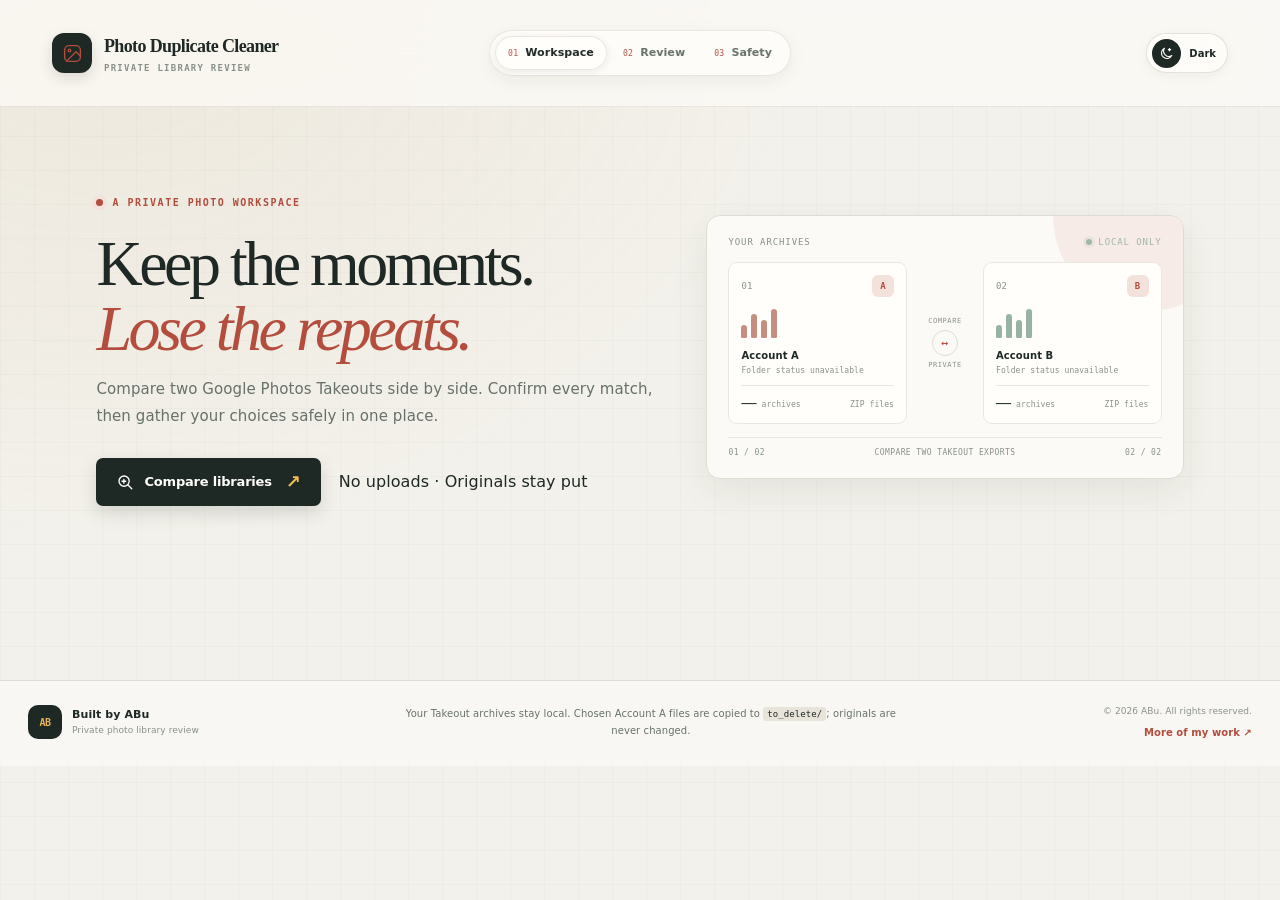
==== templates/index.html @ 9d793aeb "fix: restore frontend directory structure" ====
<!DOCTYPE html>
<html lang="en" data-theme="light">
<head>
    <meta charset="UTF-8">
    <meta name="viewport" content="width=device-width, initial-scale=1.0">
    <title>Photo Duplicate Cleaner — Private library review</title>
    <meta name="description" content="Compare Google Photos Takeout archives, review duplicate matches, and safely extract your choices.">
    <meta name="theme-color" content="#f7f4ec">
    <link rel="icon" href="data:image/svg+xml,<svg xmlns=%22http://www.w3.org/2000/svg%22 viewBox=%220 0 100 100%22><rect width=%22100%22 height=%22100%22 rx=%2222%22 fill=%22%230b6b5f%22/><path d=%22M26 70V30h12l12 18 12-18h12v40H61V49L50 65 39 49v21z%22 fill=%22%23f7f4ec%22/></svg>">
    <link rel="stylesheet" href="/static/style.css?v=18">
</head>
<body>
<a class="skip-link" href="#app-main">Skip to content</a>

<!-- ─── Header ──────────────────────────────────────── -->
<header id="app-header">
    <div class="header-content">
        <div class="logo">
            <span class="brand-mark" aria-hidden="true">
                <svg viewBox="0 0 24 24" fill="none" stroke="currentColor" stroke-width="1.6" stroke-linecap="round" stroke-linejoin="round"><rect x="3" y="3" width="18" height="18" rx="5"/><circle cx="8.5" cy="8.5" r="1.5"/><path d="m21 15-5-5L5 21"/></svg>
            </span>
            <span class="brand-copy"><strong>Photo Duplicate Cleaner</strong><small>PRIVATE LIBRARY REVIEW</small></span>
        </div>
        <nav class="site-nav" aria-label="Main navigation">
            <a href="#app-main" class="site-nav-link" aria-current="page"><span class="nav-index">01</span>Workspace</a>
            <a href="#reviewSection" class="site-nav-link"><span class="nav-index">02</span>Review</a>
            <a href="#footerSafety" class="site-nav-link"><span class="nav-index">03</span>Safety</a>
        </nav>
        <div class="header-tools">
            <div class="header-stats" id="headerStats"></div>
            <button class="theme-toggle" id="themeToggleBtn" type="button" title="Switch to dark theme" aria-label="Switch to dark theme">
                <span class="theme-icon-well" aria-hidden="true">
                    <svg class="theme-icon icon-sun" viewBox="0 0 24 24" fill="none" stroke="currentColor" stroke-width="1.8" stroke-linecap="round"><circle cx="12" cy="12" r="3.5"/><path d="M12 2v2m0 16v2M4.93 4.93l1.42 1.42m11.3 11.3 1.42 1.42M2 12h2m16 0h2M4.93 19.07l1.42-1.42m11.3-11.3 1.42-1.42"/></svg>
                    <svg class="theme-icon icon-moon" viewBox="0 0 24 24" fill="none" stroke="currentColor" stroke-width="1.8" stroke-linecap="round" stroke-linejoin="round"><path d="M20.4 15.3A8.5 8.5 0 0 1 8.7 3.6 8.7 8.7 0 1 0 20.4 15.3Z"/><path d="m16.8 4 .5 1.3 1.3.5-1.3.5-.5 1.3-.5-1.3-1.3-.5 1.3-.5.5-1.3Z"/></svg>
                </span>
                <span class="theme-label">Light</span>
            </button>
        </div>
    </div>
</header>

<!-- ─── Main Container ──────────────────────────────── -->
<main id="app-main">

    <!-- ─── Scan Section ────────────────────────────── -->
    <section class="scan-section" id="scanSection">

        <div class="home-hero">
            <div class="hero-copy">
                <div class="eyebrow"><span class="eyebrow-mark"></span> A PRIVATE PHOTO WORKSPACE</div>
                <h2>Keep the moments.<br><em>Lose the repeats.</em></h2>
                <p class="scan-desc">Compare two Google Photos Takeouts side by side. Confirm every match, then gather your choices safely in one place.</p>
                <div class="hero-actions">
                    <button id="scanBtn" class="btn-primary">
                        <svg width="18" height="18" viewBox="0 0 24 24" fill="none" stroke="currentColor" stroke-width="1.8" stroke-linecap="round" stroke-linejoin="round"><circle cx="10.8" cy="10.8" r="6.8"/><path d="m16 16 5 5M8 11h5M10.5 8.5v5"/></svg>
                        <span>Compare libraries</span><span class="button-arrow">↗</span>
                    </button>
                    <span class="hero-shortcut">No uploads · Originals stay put</span>
                </div>
            </div>

            <div class="source-stage" aria-label="Two local Google Photos Takeout folders">
                <div class="stage-topline"><span>YOUR ARCHIVES</span><span class="stage-live"><i></i> LOCAL ONLY</span></div>
                <div class="source-pair">
                    <article class="source-card source-card-a">
                        <div class="source-card-top"><span class="source-index">01</span><span class="source-symbol">A</span></div>
                        <div class="source-glyph" aria-hidden="true"><span></span><span></span><span></span><span></span></div>
                        <div class="source-card-bottom"><strong>Account A</strong><span id="sourceAStatus">Checking folder…</span></div>
                        <div class="source-card-count"><b id="sourceAZips">—</b><span>archives</span><small id="sourceASize">ZIP files</small></div>
                    </article>
                    <div class="source-bridge" aria-hidden="true"><span>COMPARE</span><i>↔</i><span>PRIVATE</span></div>
                    <article class="source-card source-card-b">
                        <div class="source-card-top"><span class="source-index">02</span><span class="source-symbol">B</span></div>
                        <div class="source-glyph" aria-hidden="true"><span></span><span></span><span></span><span></span></div>
                        <div class="source-card-bottom"><strong>Account B</strong><span id="sourceBStatus">Checking folder…</span></div>
                        <div class="source-card-count"><b id="sourceBZips">—</b><span>archives</span><small id="sourceBSize">ZIP files</small></div>
                    </article>
                </div>
                <div class="stage-footline"><span>01 / 02</span><span>COMPARE TWO TAKEOUT EXPORTS</span><span>02 / 02</span></div>
            </div>
        </div>

        <!-- ─── History Panel ───────────────────────── -->
        <div class="history-panel hidden" id="historyPanel">
            <h3>Recent reviews</h3>
            <div id="historyList" class="history-list"></div>
        </div>

        <!-- ─── Progress Panel ──────────────────────── -->
        <div class="progress-panel hidden" id="progressPanel">

            <div class="progress-header">
                <div class="progress-heading"><span class="eyebrow">LIVE SCAN</span><h3 id="progressTitle">Preparing your libraries…</h3></div>
                <div class="progress-state"><span class="scan-pulse"></span><span class="progress-badge" id="progressBadge">SCANNING</span><span class="scan-elapsed" id="scanElapsed">00:00</span></div>
            </div>

            <div class="progress-bar-container">
                <div class="progress-bar" id="progressBar"></div>
            </div>

            <div class="progress-details" id="progressDetails">
                <div class="detail-row detail-current">
                    <span class="detail-label" id="labelCurrentItem">Current ZIP</span>
                    <span class="detail-value" id="currentZip">—</span>
                </div>
                <div class="detail-row">
                    <span class="detail-label" id="labelProgressItem">Archive progress</span>
                    <span class="detail-value" id="zipProgress">—</span>
                </div>
                <div class="detail-row">
                    <span class="detail-label">Photos indexed</span>
                    <span class="detail-value" id="photosFound">0</span>
                </div>
                <div class="detail-row">
                    <span class="detail-label">Videos indexed</span>
                    <span class="detail-value" id="videosFound">0</span>
                </div>
            </div>

            <!-- Stage indicators -->
            <div class="stages" id="stageIndicators">
                <div class="stage active" id="stageScanA">
                    <div class="stage-dot"></div>
                    <span>Read account A</span>
                </div>
                <div class="stage-line"></div>
                <div class="stage" id="stageScanB">
                    <div class="stage-dot"></div>
                    <span>Read account B</span>
                </div>
                <div class="stage-line"></div>
                <div class="stage" id="stageCompare">
                    <div class="stage-dot"></div>
                    <span>Find matches</span>
                </div>
                <div class="stage-line"></div>
                <div class="stage" id="stageDone">
                    <div class="stage-dot"></div>
                    <span>Verify copies</span>
                </div>
            </div>
        </div>

        <!-- ─── Results Summary ─────────────────────── -->
        <div class="results-summary hidden" id="resultsSummary">

            <div class="results-heading"><span class="eyebrow">SCAN COMPLETE</span><h2>Your libraries, <em>mapped.</em></h2><p>We found these files and candidate matches. Review each pair before choosing what to extract.</p></div>
            <div class="results-grid">
                <div class="result-card">
                    <div class="result-number" id="resultAccountA">0</div>
                    <div class="result-label">Account A files</div>
                </div>
                <div class="result-card">
                    <div class="result-number" id="resultAccountB">0</div>
                    <div class="result-label">Account B files</div>
                </div>
                <div class="result-card highlight">
                    <div class="result-number" id="resultVerified">0</div>
                    <div class="result-label">Verified candidates</div>
                </div>
                <div class="result-card result-exact">
                    <div class="result-number" id="resultExact">0</div>
                    <div class="result-label">Exact copies</div>
                </div>
            </div>

            <div class="result-confidence" aria-label="Candidate confidence counts">
                <span><i class="confidence-dot confidence-strong"></i><b id="resultStrong">0</b> strong</span>
                <span><i class="confidence-dot confidence-likely"></i><b id="resultLikely">0</b> likely</span>
                <span><i class="confidence-dot confidence-review"></i><b id="resultWeak">0</b> need a closer look</span>
            </div>

            <button id="reviewBtn" class="btn-primary" style="margin-top: 20px;">
                <svg width="18" height="18" viewBox="0 0 24 24" fill="none" stroke="currentColor" stroke-width="2" stroke-linecap="round" stroke-linejoin="round">
                    <path d="M1 12s4-8 11-8 11 8 11 8-4 8-11 8-11-8-11-8z"/>
                    <circle cx="12" cy="12" r="3"/>
                </svg>
                Review matches <span class="button-arrow">↗</span>
            </button>
        </div>
    </section>

    <!-- ─── Review Section ──────────────────────────── -->
    <section class="review-section hidden" id="reviewSection">

        <div class="review-heading">
            <span class="eyebrow">THE REVIEW ROOM</span>
            <h2>One pair at a time.<br><em>Nothing gets guessed.</em></h2>
            <p>Compare the files, see why they matched, and mark only the copies you want to gather.</p>
        </div>

        <!-- Review header -->
        <div class="review-header">
            <div class="review-nav">
                <button class="btn-icon" id="prevBtn" title="Shortcut: Up Arrow">
                    <svg width="20" height="20" viewBox="0 0 24 24" fill="none" stroke="currentColor" stroke-width="2"><polyline points="15 18 9 12 15 6"/></svg>
                </button>
                <div id="reviewCounterWrap" class="review-counter-wrap" title="Click to jump to a specific photo">
                    <span class="review-counter" id="reviewCounter">1 of 0</span>
                    <input type="number" id="reviewJumpInput" class="hidden review-jump-input" min="1">
                </div>
                <button class="btn-icon" id="nextBtn" title="Shortcut: Down Arrow">
                    <svg width="20" height="20" viewBox="0 0 24 24" fill="none" stroke="currentColor" stroke-width="2"><polyline points="9 18 15 12 9 6"/></svg>
                </button>
                <button class="btn-icon" id="undoBtn" title="Undo Last Decision (Ctrl+Z or Backspace)" disabled>
                    <svg width="18" height="18" viewBox="0 0 24 24" fill="none" stroke="currentColor" stroke-width="2" stroke-linecap="round" stroke-linejoin="round">
                        <path d="M3 7v6h6"/><path d="M21 17a9 9 0 00-9-9 9 9 0 00-6 2.3L3 13"/>
                    </svg>
                </button>
            </div>

            <div class="review-progress-bar">
                <canvas id="reviewProgressCanvas" width="1200" height="8" style="width: 100%; height: 100%; display: block;"></canvas>
            </div>

        <div class="review-actions-top">
                <button class="btn-secondary btn-bulk-exact" id="bulkResolveBtn" title="Mark exact copies for extraction from Account A">
                    <svg width="14" height="14" viewBox="0 0 24 24" fill="none" stroke="currentColor" stroke-width="1.8"><path d="M13 2L3 14h9l-1 8 10-12h-9l1-8z"/></svg>
                    Mark exact copies
                </button>
                <div style="width: 1px; height: 20px; background: var(--border-light); margin: 0 4px;"></div>
                <button class="btn-finalize" id="finalizeBtn">
                    <svg width="16" height="16" viewBox="0 0 24 24" fill="none" stroke="currentColor" stroke-width="2"><polyline points="20 6 9 17 4 12"/></svg>
                    Review summary <span class="button-arrow">↗</span>
                </button>
                <button class="btn-secondary" id="backToScanBtn">Scan overview</button>
            </div>
        </div>


        <div class="review-toolbar">
            <div class="toolbar-group">
                <span class="toolbar-label">Filter</span>
                <select id="reviewFilter" class="toolbar-select">
                    <option value="all">All matches</option>
                    <option value="exact">Exact only</option>
                    <option value="likely">Likely only</option>
                    <option value="needs_review">Needs review</option>
                    <option value="photos">Photos</option>
                    <option value="videos">Videos</option>
                    <option value="unreviewed">Unreviewed</option>
                    <option value="delete">Marked delete</option>
                </select>
            </div>
            <div class="toolbar-group">
                <span class="toolbar-label">Year</span>
                <select id="yearFilter" class="toolbar-select">
                    <option value="all">All years</option>
                </select>
            </div>
            <label class="toolbar-group duplicate-search">
                <span class="toolbar-label">Find a file</span>
                <input id="duplicateSearch" class="toolbar-select" type="search" placeholder="Search filenames or albums" autocomplete="off">
            </label>
            <label class="toolbar-group">
                <span class="toolbar-label">Sort by</span>
                <select id="duplicateSort" class="toolbar-select">
                    <option value="confidence">Best match</option>
                    <option value="name">Filename</option>
                    <option value="largest">Largest file first</option>
                    <option value="year">Newest year</option>
                </select>
            </label>
            <div class="toolbar-group">
                <span class="toolbar-label">Mode</span>
                <div class="segmented">
                    <button type="button" class="segment active" data-mode="careful">Careful</button>
                    <button type="button" class="segment" data-mode="fast">Fast</button>
                    <button type="button" class="segment" data-mode="exact">Exact</button>
                </div>
            </div>
            <div class="toolbar-group">
                <span class="toolbar-label">View</span>
                <div class="segmented" id="viewModeToggle">
                    <button type="button" class="segment active" data-view="single">Single</button>
                    <button type="button" class="segment" data-view="grid">Grid</button>
                </div>
            </div>
            <button class="btn-secondary" id="nextUnreviewedBtn">Next unreviewed <span aria-hidden="true">↓</span></button>
            <span class="filter-results-count" id="filterResultsCount" aria-live="polite">0 matches</span>
        </div>


        <!-- Single View Container -->
        <div id="singleViewWrap">
            <!-- Match info badge & comparison mode switcher -->
            <div class="match-info" id="matchInfo">
                <span class="match-badge strong" id="matchBadge">STRONG</span>
                <span class="match-reasons" id="matchReasons">time + name + size</span>
                <span class="match-sha" id="matchSha">SHA ✓</span>
                <div class="segmented" id="compareModeToggle" style="margin-left: auto;">
                    <button type="button" class="segment active" data-compare="side">Side-by-Side</button>
                    <button type="button" class="segment" data-compare="slider" title="Drag to compare (Shortcut: S)">Curtain Slider</button>
                </div>
            </div>

            <div class="recommendation-panel" id="recommendationPanel">
                <span class="recommendation-label">Recommendation</span>
                <strong id="recommendationText">Review manually</strong>
            </div>

            <!-- Side-by-side comparison -->
            <div class="comparison" id="comparison">

                <div class="compare-card" id="cardA">
                    <div class="compare-label"><span class="compare-account"><i class="account-mark account-mark-a">A</i><span>Account A</span></span><span class="compare-side-note">ORIGINAL SIDE</span></div>
                    <div class="compare-media" id="mediaA">
                        <div class="media-placeholder">No preview</div>
                    </div>
                    <div class="compare-meta" id="metaA"></div>
                </div>

                <div class="compare-vs">VS</div>

                <div class="compare-card" id="cardB">
                    <div class="compare-label"><span class="compare-account"><i class="account-mark account-mark-b">B</i><span>Account B</span></span><span class="compare-side-note">MATCHING SIDE</span></div>
                    <div class="compare-media" id="mediaB">
                        <div class="media-placeholder">No preview</div>
                    </div>
                    <div class="compare-meta" id="metaB"></div>
                </div>

            </div>

            <!-- Split Curtain Slider View -->
            <div class="slider-comparison-wrap hidden" id="sliderComparisonWrap">
                <div class="slider-instructions">Drag the divider left or right to inspect Account A (Left) and Account B (Right)</div>
                <div class="slider-viewport" id="sliderViewport">
                    <div class="slider-media-base" id="sliderMediaB"></div>
                    <div class="slider-media-overlay" id="sliderMediaA"></div>
                    <div class="slider-divider" id="sliderDivider" style="left: 50%;">
                        <div class="slider-handle-thumb">
                            <svg width="14" height="14" viewBox="0 0 24 24" fill="none" stroke="currentColor" stroke-width="2.5"><polyline points="15 18 9 12 15 6"/></svg>
                            <svg width="14" height="14" viewBox="0 0 24 24" fill="none" stroke="currentColor" stroke-width="2.5"><polyline points="9 18 15 12 9 6"/></svg>
                        </div>
                    </div>
                    <span class="slider-tag left">Account A</span>
                    <span class="slider-tag right">Account B</span>
                </div>
            </div>

            <!-- Running Stats Tracker -->
            <div class="review-running-stats" id="runningStats" style="justify-content: center; margin-top: 10px; margin-bottom: 12px;">
                <span class="run-stat keep">Keep: <strong id="runKeep">0</strong></span>
                <span class="run-stat skip">Skip: <strong id="runSkip">0</strong></span>
                <span class="run-stat delete">Delete A: <strong id="runDelete">0</strong></span>
            </div>

            <!-- Action buttons -->
            <div class="review-actions" id="reviewActions">
                <button class="btn-keep" id="keepBtn" title="Shortcut: Left Arrow">
                    <svg width="18" height="18" viewBox="0 0 24 24" fill="none" stroke="currentColor" stroke-width="2"><polyline points="20 6 9 17 4 12"/></svg>
                    Keep A <span class="shortcut">[ ← ]</span>
                </button>
                <button class="btn-skip" id="skipBtn" title="Shortcut: Spacebar">
                    <svg width="18" height="18" viewBox="0 0 24 24" fill="none" stroke="currentColor" stroke-width="2"><polyline points="13 17 18 12 13 7"/><polyline points="6 17 11 12 6 7"/></svg>
                    Skip <span class="shortcut">[ SPC ]</span>
                </button>
                <button class="btn-delete" id="deleteBtn" title="Shortcut: Right Arrow">
                    <svg width="18" height="18" viewBox="0 0 24 24" fill="none" stroke="currentColor" stroke-width="2"><polyline points="3 6 5 6 21 6"/><path d="M19 6v14a2 2 0 01-2 2H7a2 2 0 01-2-2V6m3 0V4a2 2 0 012-2h4a2 2 0 012 2v2"/></svg>
                    Extract A copy <span class="shortcut">[ → ]</span>
                </button>
            </div>
        </div>

        <!-- Grid View Container -->
        <div id="gridViewWrap" class="hidden">
            <div class="grid-toolbar">
                <div class="grid-toolbar-left">
                    <label class="grid-select-all-label">
                        <input type="checkbox" id="gridSelectAllOnPage">
                        <span>Select Page</span>
                    </label>
                    <span class="grid-selection-count" id="gridSelectionCount">0 selected</span>
                </div>
                <div class="grid-toolbar-actions">
                    <button class="btn-sm btn-delete-selected" id="gridDeleteSelectedBtn" disabled>
                        Extract A copies
                    </button>
                    <button class="btn-sm btn-keep-selected" id="gridKeepSelectedBtn" disabled>
                        Keep Selected
                    </button>
                    <button class="btn-sm btn-bulk-page" id="gridDeleteExactOnPageBtn">
                        Mark exact copies
                    </button>
                </div>
                <div class="grid-toolbar-pagination">
                    <button class="btn-icon" id="gridPrevPageBtn" title="Previous Page">
                        <svg width="16" height="16" viewBox="0 0 24 24" fill="none" stroke="currentColor" stroke-width="2"><polyline points="15 18 9 12 15 6"/></svg>
                    </button>
                    <span id="gridPageIndicator" class="grid-page-indicator">Page 1 of 1</span>
                    <button class="btn-icon" id="gridNextPageBtn" title="Next Page">
                        <svg width="16" height="16" viewBox="0 0 24 24" fill="none" stroke="currentColor" stroke-width="2"><polyline points="9 18 15 12 9 6"/></svg>
                    </button>
                </div>
            </div>

            <div class="duplicates-grid" id="duplicatesGrid"></div>

            <div class="grid-bottom-pagination">
                <button class="btn-secondary" id="gridPrevPageBottomBtn">Previous Page</button>
                <span id="gridPageIndicatorBottom" class="grid-page-indicator">Page 1 of 1</span>
                <button class="btn-secondary" id="gridNextPageBottomBtn">Next Page</button>
            </div>
        </div>

    </section>

    <!-- ─── Finalize Section ────────────────────────── -->
    <section class="finalize-section hidden" id="finalizeSection">

        <div class="finalize-card">
            <div class="finalize-icon">
                <svg width="48" height="48" viewBox="0 0 24 24" fill="none" stroke="currentColor" stroke-width="1.5" stroke-linecap="round" stroke-linejoin="round">
                    <path d="M22 11.08V12a10 10 0 11-5.93-9.14"/>
                    <polyline points="22 4 12 14.01 9 11.01"/>
                </svg>
            </div>

            <h2>Review complete</h2>
            <p class="finalize-desc" id="finalizeDesc">Summary of your decisions</p>

            <div class="finalize-stats" id="finalizeStats">
                <div class="finalize-stat">
                    <span class="finalize-stat-number" id="statKeep">0</span>
                    <span class="finalize-stat-label">Keep</span>
                </div>
                <div class="finalize-stat delete">
                    <span class="finalize-stat-number" id="statDelete">0</span>
                    <span class="finalize-stat-label">Marked to extract</span>
                </div>
                <div class="finalize-stat">
                    <span class="finalize-stat-number" id="statSkip">0</span>
                    <span class="finalize-stat-label">Skipped</span>
                </div>
                <div class="finalize-stat">
                    <span class="finalize-stat-number" id="statUnreviewed">0</span>
                    <span class="finalize-stat-label">Unreviewed</span>
                </div>
            </div>

            <div class="finalize-warning" id="finalizeWarning">
                <svg width="18" height="18" viewBox="0 0 24 24" fill="none" stroke="currentColor" stroke-width="2"><path d="M10.29 3.86L1.82 18a2 2 0 001.71 3h16.94a2 2 0 001.71-3L13.71 3.86a2 2 0 00-3.42 0z"/><line x1="12" y1="9" x2="12" y2="13"/><line x1="12" y1="17" x2="12.01" y2="17"/></svg>
                <span>This copies <strong id="deleteCount">0</strong> Account A files into <code>to_delete/</code> and writes a CSV report. Your original Takeout archives are never changed.</span>
            </div>

            <div class="finalize-preview" id="finalizePreview">
                <div class="finalize-preview-header">
                    <strong>Files to extract</strong>
                    <span id="finalizePreviewCount">0 items</span>
                </div>
                <div class="finalize-preview-list" id="finalizePreviewList"></div>
            </div>

            <div class="finalize-buttons">
                <button class="btn-primary btn-confirm-delete" id="confirmFinalizeBtn">
                    <svg width="18" height="18" viewBox="0 0 24 24" fill="none" stroke="currentColor" stroke-width="2"><polyline points="20 6 9 17 4 12"/></svg>
                    Extract selected copies
                </button>
                <button class="btn-secondary" id="backToReviewBtn">Back to Review</button>
            </div>

            <div class="finalize-result hidden" id="finalizeResult">
                <div class="finalize-result-icon">
                    <svg width="32" height="32" viewBox="0 0 24 24" fill="none" stroke="currentColor" stroke-width="2"><polyline points="20 6 9 17 4 12"/></svg>
                </div>
                <p id="finalizeResultText">Done!</p>
                
                <button class="btn-secondary" id="openFolderBtn" style="margin-top: 16px;">
                    <svg width="18" height="18" viewBox="0 0 24 24" fill="none" stroke="currentColor" stroke-width="2" style="margin-right: 6px;"><path d="M22 19a2 2 0 0 1-2 2H4a2 2 0 0 1-2-2V5a2 2 0 0 1 2-2h5l2 3h9a2 2 0 0 1 2 2z"></path></svg>
                    Open Extraction Folder
                </button>
            </div>
        </div>

    </section>

</main>

<!-- ─── Toast Notification ──────────────────────────── -->
<footer class="site-footer" id="siteFooter">
    <div class="footer-inner">
        <div class="footer-identity">
            <span class="footer-monogram" aria-hidden="true">AB</span>
            <div><strong>Built by ABu</strong><span>Private photo library review</span></div>
        </div>
        <p class="footer-safety" id="footerSafety">Your Takeout archives stay local. Chosen Account A files are copied to <code>to_delete/</code>; originals are never changed.</p>
        <div class="footer-links">
            <span>© <span id="footerYear">2026</span> ABu. All rights reserved.</span>
            <a href="https://abufolio.vercel.app" target="_blank" rel="noopener noreferrer">More of my work <span aria-hidden="true">↗</span></a>
        </div>
    </div>
</footer>

<div class="toast hidden" id="toast"></div>

    <script src="/static/app.js?v=17"></script>
</body>
</html>
---- static/style.css ----
/* ═══════════════════════════════════════════════════════════
   PhotoDuplicateCleaner — Design System
   ═══════════════════════════════════════════════════════════ */

/* ─── Reset & Base ─────────────────────────────────────── */

* {
    margin: 0;
    padding: 0;
    box-sizing: border-box;
}

:root {
    --bg-primary: #121826;
    --bg-secondary: #161d2d;
    --bg-card: #1e293b;
    --bg-card-hover: #293548;
    --bg-elevated: #334155;

    --text-primary: #e8ecf4;
    --text-secondary: #8b95a8;
    --text-muted: #5a6478;

    --accent: #6366f1;
    --accent-hover: #818cf8;
    --accent-glow: rgba(99, 102, 241, 0.25);

    --green: #22c55e;
    --green-bg: rgba(34, 197, 94, 0.12);
    --green-border: rgba(34, 197, 94, 0.3);

    --red: #ef4444;
    --red-bg: rgba(239, 68, 68, 0.12);
    --red-border: rgba(239, 68, 68, 0.3);

    --yellow: #eab308;
    --yellow-bg: rgba(234, 179, 8, 0.12);
    --yellow-border: rgba(234, 179, 8, 0.3);

    --blue: #3b82f6;
    --blue-bg: rgba(59, 130, 246, 0.12);

    --border: rgba(255, 255, 255, 0.06);
    --border-light: rgba(255, 255, 255, 0.1);

    --radius: 12px;
    --radius-sm: 8px;
    --radius-xs: 6px;

    --shadow: 0 4px 24px rgba(0, 0, 0, 0.3);
    --shadow-lg: 0 8px 40px rgba(0, 0, 0, 0.4);

    --transition: 0.2s ease;
    --transition-slow: 0.4s ease;
}

html[data-theme="light"] {
    --bg-primary: #f8fafc;
    --bg-secondary: #e2e8f0;
    --bg-card: #ffffff;
    --bg-card-hover: #f1f5f9;
    --bg-elevated: #ffffff;

    --text-primary: #0f172a;
    --text-secondary: #475569;
    --text-muted: #64748b;

    --border: rgba(0, 0, 0, 0.1);
    --border-light: rgba(0, 0, 0, 0.05);

    --shadow: 0 4px 12px rgba(0, 0, 0, 0.05);
    --shadow-lg: 0 8px 24px rgba(0, 0, 0, 0.08);

    --green-bg: rgba(34, 197, 94, 0.2);
    --red-bg: rgba(239, 68, 68, 0.2);
    --yellow-bg: rgba(234, 179, 8, 0.2);
}

html {
    scroll-behavior: smooth;
}

body {
    font-family: 'Inter', -apple-system, BlinkMacSystemFont, 'Segoe UI', sans-serif;
    background: var(--bg-primary);
    color: var(--text-primary);
    min-height: 100vh;
    line-height: 1.5;
    -webkit-font-smoothing: antialiased;
}


/* ─── Header ───────────────────────────────────────────── */

#app-header {
    position: sticky;
    top: 0;
    z-index: 100;
    background: var(--bg-card);
    backdrop-filter: blur(20px);
    -webkit-backdrop-filter: blur(20px);
    border-bottom: 1px solid var(--border);
    padding: 14px 24px;
}

.header-content {
    max-width: 1200px;
    margin: 0 auto;
    display: flex;
    align-items: center;
    justify-content: space-between;
}

.logo {
    display: flex;
    align-items: center;
    gap: 10px;
    color: var(--accent);
}

.logo h1 {
    font-size: 18px;
    font-weight: 600;
    color: var(--text-primary);
    letter-spacing: -0.3px;
}

.header-stats {
    display: flex;
    gap: 16px;
    font-size: 13px;
    color: var(--text-secondary);
}

.header-stat {
    display: flex;
    align-items: center;
    gap: 6px;
    background: var(--bg-card);
    padding: 5px 12px;
    border-radius: 20px;
    border: 1px solid var(--border);
}

.header-stat .dot {
    width: 6px;
    height: 6px;
    border-radius: 50%;
}

.dot-a { background: var(--accent); }
.dot-b { background: var(--green); }
.dot-dup { background: var(--yellow); }
.dot-exact { background: var(--blue); }


/* ─── Main ─────────────────────────────────────────────── */

#app-main {
    max-width: 1200px;
    margin: 0 auto;
    padding: 32px 24px;
}


/* ─── Scan Section ─────────────────────────────────────── */

.scan-section {
    display: flex;
    flex-direction: column;
    align-items: center;
    gap: 24px;
}

.scan-card {
    text-align: center;
    padding: 48px 40px;
    background: var(--bg-card);
    border: 1px solid var(--border);
    border-radius: var(--radius);
    box-shadow: var(--shadow);
    width: 100%;
    max-width: 520px;
    transition: var(--transition);
}

.scan-card:hover {
    border-color: var(--border-light);
}

.scan-icon {
    width: 80px;
    height: 80px;
    margin: 0 auto 20px;
    border-radius: 50%;
    background: var(--accent-glow);
    display: flex;
    align-items: center;
    justify-content: center;
    color: var(--accent);
}

.scan-card h2 {
    font-size: 22px;
    font-weight: 600;
    margin-bottom: 8px;
    letter-spacing: -0.3px;
}

.scan-desc {
    color: var(--text-secondary);
    font-size: 14px;
    margin-bottom: 28px;
}


/* ─── Buttons ──────────────────────────────────────────── */

.btn-primary {
    display: inline-flex;
    align-items: center;
    justify-content: center;
    gap: 8px;
    padding: 12px 28px;
    border: none;
    border-radius: var(--radius-sm);
    background: var(--accent);
    color: white;
    font-family: inherit;
    font-size: 15px;
    font-weight: 600;
    cursor: pointer;
    transition: var(--transition);
    letter-spacing: -0.2px;
}

.btn-primary:hover {
    background: var(--accent-hover);
    box-shadow: 0 0 20px var(--accent-glow);
    transform: translateY(-1px);
}

.btn-primary:active {
    transform: translateY(0);
}

.btn-primary:disabled {
    opacity: 0.5;
    cursor: not-allowed;
    transform: none;
    box-shadow: none;
}

.btn-secondary {
    display: inline-flex;
    align-items: center;
    gap: 6px;
    padding: 8px 16px;
    border: 1px solid var(--border-light);
    border-radius: var(--radius-sm);
    background: transparent;
    color: var(--text-secondary);
    font-family: inherit;
    font-size: 13px;
    font-weight: 500;
    cursor: pointer;
    transition: var(--transition);
}

.btn-secondary:hover {
    background: var(--bg-card);
    color: var(--text-primary);
}

.btn-icon {
    display: flex;
    align-items: center;
    justify-content: center;
    width: 36px;
    height: 36px;
    border: 1px solid var(--border-light);
    border-radius: var(--radius-xs);
    background: var(--bg-card);
    color: var(--text-secondary);
    cursor: pointer;
    transition: var(--transition);
}

.btn-icon:hover {
    background: var(--bg-elevated);
    color: var(--text-primary);
}

.btn-icon:disabled {
    opacity: 0.35;
    cursor: not-allowed;
    pointer-events: none;
}

.btn-export {
    display: inline-flex;
    align-items: center;
    gap: 6px;
    padding: 8px 16px;
    border: 1px solid var(--green-border);
    border-radius: var(--radius-sm);
    background: var(--green-bg);
    color: var(--green);
    font-family: inherit;
    font-size: 13px;
    font-weight: 500;
    cursor: pointer;
    transition: var(--transition);
}

.btn-export:hover {
    background: rgba(34, 197, 94, 0.2);
}


/* ─── Progress Panel ───────────────────────────────────── */

.progress-panel {
    width: 100%;
    max-width: 520px;
    background: var(--bg-card);
    border: 1px solid var(--border);
    border-radius: var(--radius);
    padding: 24px;
    box-shadow: var(--shadow);
    animation: slideUp 0.3s ease;
}

@keyframes slideUp {
    from { opacity: 0; transform: translateY(12px); }
    to { opacity: 1; transform: translateY(0); }
}

.progress-header {
    display: flex;
    align-items: center;
    justify-content: space-between;
    margin-bottom: 16px;
}

.progress-header h3 {
    font-size: 15px;
    font-weight: 600;
}

.progress-badge {
    font-size: 11px;
    font-weight: 700;
    letter-spacing: 0.8px;
    padding: 3px 10px;
    border-radius: 20px;
    background: var(--accent-glow);
    color: var(--accent);
}

.progress-badge.done {
    background: var(--green-bg);
    color: var(--green);
}

.progress-badge.error {
    background: var(--red-bg);
    color: var(--red);
}

.progress-bar-container {
    width: 100%;
    height: 6px;
    background: var(--bg-primary);
    border-radius: 3px;
    overflow: hidden;
    margin-bottom: 20px;
}

.progress-bar {
    height: 100%;
    width: 0%;
    background: linear-gradient(90deg, var(--accent), var(--accent-hover));
    border-radius: 3px;
    transition: width 0.4s ease;
    position: relative;
}

.progress-bar.indeterminate {
    width: 100%;
    background: linear-gradient(90deg, transparent, var(--accent), transparent);
    animation: shimmer 1.5s infinite;
}

@keyframes shimmer {
    0% { transform: translateX(-100%); }
    100% { transform: translateX(100%); }
}

.progress-details {
    display: grid;
    grid-template-columns: repeat(auto-fit, minmax(180px, 1fr));
    gap: 12px;
    margin-bottom: 24px;
}

.detail-row {
    display: flex;
    flex-direction: column;
    gap: 6px;
    background: rgba(255, 255, 255, 0.025);
    border: 1px solid var(--border);
    border-radius: 12px;
    padding: 12px 16px;
    box-shadow: inset 0 1px 0 rgba(255, 255, 255, 0.04);
    transition: var(--transition);
}

.detail-row:hover {
    background: rgba(255, 255, 255, 0.04);
    border-color: var(--border-light);
}

.detail-label {
    font-size: 11px;
    font-weight: 600;
    text-transform: uppercase;
    letter-spacing: 0.06em;
    color: var(--text-muted);
}

.detail-value {
    color: var(--text-primary);
    font-size: 15px;
    font-weight: 600;
    font-variant-numeric: tabular-nums;
    overflow: hidden;
    text-overflow: ellipsis;
    white-space: nowrap;
}


/* ─── Stage Indicators ─────────────────────────────────── */

.stages {
    display: flex;
    align-items: center;
    justify-content: center;
    gap: 0;
    padding-top: 4px;
}

.stage {
    display: flex;
    flex-direction: column;
    align-items: center;
    gap: 6px;
    opacity: 0.35;
    transition: var(--transition-slow);
}

.stage.active {
    opacity: 1;
}

.stage.completed {
    opacity: 0.7;
}

.stage-dot {
    width: 10px;
    height: 10px;
    border-radius: 50%;
    background: var(--text-muted);
    transition: var(--transition-slow);
}

.stage.active .stage-dot {
    background: var(--accent);
    box-shadow: 0 0 10px var(--accent-glow);
    animation: pulse 2s infinite;
}

.stage.completed .stage-dot {
    background: var(--green);
}

@keyframes pulse {
    0%, 100% { box-shadow: 0 0 6px var(--accent-glow); }
    50% { box-shadow: 0 0 16px var(--accent-glow); }
}

.stage span {
    font-size: 11px;
    font-weight: 500;
    color: inherit;
    white-space: nowrap;
}

.stage-line {
    width: 30px;
    height: 2px;
    background: var(--text-muted);
    opacity: 0.2;
    margin: 0 4px;
    margin-bottom: 20px;
}


/* ─── Results Summary ──────────────────────────────────── */

.results-summary {
    width: 100%;
    max-width: 700px;
    animation: slideUp 0.4s ease;
}

.results-grid {
    display: grid;
    grid-template-columns: 1fr 1fr 1fr;
    gap: 16px;
}

.result-card {
    background: var(--bg-card);
    border: 1px solid var(--border);
    border-radius: var(--radius);
    padding: 20px;
    text-align: center;
    transition: var(--transition);
}

.result-card:hover {
    border-color: var(--border-light);
}

.result-card.highlight {
    border-color: var(--yellow-border);
    background: var(--yellow-bg);
}

.result-number {
    font-size: 32px;
    font-weight: 700;
    letter-spacing: -1px;
    font-variant-numeric: tabular-nums;
}

.result-card.highlight .result-number {
    color: var(--yellow);
}

.result-label {
    font-size: 13px;
    color: var(--text-secondary);
    margin-top: 4px;
}


/* ─── Review Section ───────────────────────────────────── */

.review-section {
    animation: slideUp 0.3s ease;
}

.review-header {
    display: flex;
    align-items: center;
    gap: 16px;
    margin-bottom: 16px;
    flex-wrap: wrap;
}

.review-nav {
    display: flex;
    align-items: center;
    gap: 8px;
}

.review-counter-wrap {
    position: relative;
    display: flex;
    align-items: center;
    justify-content: center;
    cursor: pointer;
    min-width: 80px;
}
.review-counter-wrap:hover .review-counter {
    color: var(--accent);
}
.review-jump-input {
    position: absolute;
    top: 50%;
    left: 50%;
    transform: translate(-50%, -50%);
    width: 60px;
    background: var(--bg-card-hover);
    color: var(--text-primary);
    border: 1px solid var(--accent);
    border-radius: 4px;
    padding: 2px 4px;
    font-size: 13px;
    text-align: center;
    outline: none;
    z-index: 10;
}
.review-jump-input::-webkit-inner-spin-button,
.review-jump-input::-webkit-outer-spin-button {
    -webkit-appearance: none;
    margin: 0;
}

.review-counter {
    font-size: 14px;
    font-weight: 600;
    color: var(--text-secondary);
    min-width: 80px;
    text-align: center;
    font-variant-numeric: tabular-nums;
}

.review-progress-bar {
    width: 100%;
    height: 8px;
    background: var(--bg-card);
    border-radius: 4px;
    overflow: hidden;
}

.review-progress-fill {
    height: 100%;
    background: var(--green);
    border-radius: 2px;
    transition: width 0.3s ease;
    width: 0%;
}

.review-actions-top {
    display: flex;
    gap: 8px;
    margin-left: auto;
}

.review-toolbar {
    display: flex;
    align-items: center;
    gap: 14px;
    flex-wrap: wrap;
    margin-bottom: 16px;
    padding: 10px 16px;
    background: var(--bg-card);
    border: 1px solid var(--border);
    border-radius: 14px;
    box-shadow: 0 4px 24px rgba(0, 0, 0, 0.2), inset 0 1px 0 rgba(255, 255, 255, 0.05);
    backdrop-filter: blur(16px);
}

.toolbar-group {
    display: flex;
    align-items: center;
    gap: 8px;
}

.toolbar-label {
    font-size: 11px;
    color: var(--text-muted);
    font-weight: 700;
    text-transform: uppercase;
    letter-spacing: 0.06em;
}

.toolbar-select {
    background-color: var(--bg-primary);
    color: var(--text-primary);
    border: 1px solid var(--border-light);
    border-radius: var(--radius-sm);
    padding: 6px 30px 6px 12px;
    font: inherit;
    font-size: 13px;
    font-weight: 500;
    cursor: pointer;
    appearance: none;
    -webkit-appearance: none;
    background-image: url("data:image/svg+xml,%3Csvg xmlns='http://www.w3.org/2000/svg' width='12' height='12' viewBox='0 0 24 24' fill='none' stroke='%238b95a8' stroke-width='2' stroke-linecap='round' stroke-linejoin='round'%3E%3Cpolyline points='6 9 12 15 18 9'%3E%3C/polyline%3E%3C/svg%3E");
    background-repeat: no-repeat;
    background-position: right 10px center;
    transition: var(--transition);
}

.toolbar-select:hover {
    border-color: var(--accent);
}

.toolbar-select:focus {
    outline: none;
    border-color: var(--accent);
    box-shadow: 0 0 0 3px var(--accent-glow);
}

.segmented {
    display: inline-flex;
    background: rgba(0, 0, 0, 0.25);
    padding: 3px;
    border: 1px solid var(--border-light);
    border-radius: var(--radius-sm);
    gap: 2px;
}

.segment {
    border: none;
    border-radius: 6px;
    background: transparent;
    color: var(--text-secondary);
    padding: 5px 12px;
    font: inherit;
    font-size: 12px;
    font-weight: 600;
    cursor: pointer;
    transition: all 0.2s cubic-bezier(0.16, 1, 0.3, 1);
}

.segment:hover:not(.active) {
    color: var(--text-primary);
    background: rgba(255, 255, 255, 0.05);
}

.segment.active {
    background: var(--accent);
    color: white;
    box-shadow: 0 2px 10px var(--accent-glow);
}


/* ─── Running Stats ──────────────────────────────────────── */

.review-running-stats {
    display: flex;
    gap: 12px;
    margin-bottom: -4px; /* snug tight to match info */
    padding: 0 4px;
}

.run-stat {
    font-size: 13px;
    font-weight: 500;
    padding: 4px 10px;
    border-radius: var(--radius-sm);
    border: 1px solid var(--border);
    background: var(--bg-card);
}

.run-stat.keep strong { color: var(--text-primary); }
.run-stat.delete strong { color: var(--red); }
.run-stat.skip strong { color: var(--text-secondary); }


/* ─── Match Info ───────────────────────────────────────── */

.match-info {
    display: flex;
    align-items: center;
    gap: 10px;
    margin-bottom: 16px;
    padding: 10px 16px;
    background: var(--bg-card);
    border: 1px solid var(--border);
    border-radius: var(--radius-sm);
}

.match-badge {
    font-size: 11px;
    font-weight: 700;
    letter-spacing: 0.6px;
    padding: 3px 10px;
    border-radius: 20px;
}

.match-badge.strong {
    background: var(--green-bg);
    color: var(--green);
}

.match-badge.exact {
    background: var(--green-bg);
    color: var(--green);
    border: 1px solid var(--green-border);
}

.match-badge.likely {
    background: var(--yellow-bg);
    color: var(--yellow);
}

.match-badge.weak {
    background: var(--red-bg);
    color: var(--red);
}

.match-reasons {
    font-size: 13px;
    color: var(--text-secondary);
}

.match-sha {
    font-size: 12px;
    color: var(--green);
    font-weight: 600;
    margin-left: auto;
}

.recommendation-panel {
    display: flex;
    align-items: center;
    gap: 10px;
    margin-bottom: 16px;
    padding: 10px 14px;
    background: var(--bg-card);
    border: 1px solid var(--border);
    border-radius: var(--radius-sm);
    font-size: 13px;
}

.recommendation-panel.keep {
    border-color: var(--green-border);
    background: var(--green-bg);
}

.recommendation-panel.delete {
    border-color: var(--red-border);
    background: var(--red-bg);
}

.recommendation-label {
    color: var(--text-muted);
    font-weight: 600;
}

.recommendation-panel strong {
    color: var(--text-primary);
}


/* ─── Comparison Cards ─────────────────────────────────── */

.comparison {
    display: grid;
    grid-template-columns: 1fr auto 1fr;
    gap: 16px;
    align-items: start;
    margin-bottom: 20px;
}

.compare-card {
    background: var(--bg-card);
    border: 1px solid var(--border);
    border-radius: 16px;
    overflow: hidden;
    box-shadow: 0 8px 30px rgba(0, 0, 0, 0.25), inset 0 1px 0 rgba(255, 255, 255, 0.05);
    transition: all 0.25s cubic-bezier(0.16, 1, 0.3, 1);
}

.compare-card:hover {
    border-color: var(--border-light);
    box-shadow: 0 12px 36px rgba(0, 0, 0, 0.35), inset 0 1px 0 rgba(255, 255, 255, 0.08);
}

.compare-label {
    padding: 10px 16px;
    font-size: 12px;
    font-weight: 700;
    letter-spacing: 0.5px;
    text-transform: uppercase;
    color: var(--text-muted);
    border-bottom: 1px solid var(--border);
    background: var(--bg-secondary);
}

#cardA .compare-label { color: var(--accent); }
#cardB .compare-label { color: var(--green); }

.compare-media {
    position: relative;
    width: 100%;
    height: 50vh; /* Replaced aspect-ratio to prevent tall images from breaking viewport */
    background: var(--bg-primary);
    display: flex;
    align-items: center;
    justify-content: center;
    overflow: hidden;
}

.compare-media img,
.compare-media video {
    width: 100%;
    height: 100%;
    object-fit: contain;
}

.media-placeholder {
    color: var(--text-muted);
    font-size: 13px;
}

.media-loading {
    position: absolute;
    inset: 0;
    display: flex;
    align-items: center;
    justify-content: center;
    background: var(--bg-primary);
}

.spinner {
    width: 24px;
    height: 24px;
    border: 2px solid var(--border-light);
    border-top-color: var(--accent);
    border-radius: 50%;
    animation: spin 0.8s linear infinite;
}

@keyframes spin {
    to { transform: rotate(360deg); }
}

.compare-meta {
    padding: 12px 16px;
    font-size: 12px;
    color: var(--text-secondary);
    display: flex;
    flex-direction: column;
    gap: 4px;
    border-top: 1px solid var(--border);
}

.meta-row {
    display: flex;
    justify-content: space-between;
}

.meta-label {
    color: var(--text-muted);
}

.meta-value {
    color: var(--text-primary);
    font-weight: 500;
    font-variant-numeric: tabular-nums;
    text-align: right;
    max-width: 60%;
    overflow: hidden;
    text-overflow: ellipsis;
    white-space: nowrap;
    display: inline-flex;
    align-items: center;
    justify-content: flex-end;
    gap: 4px;
}

.quality-badge {
    display: inline-flex;
    align-items: center;
    gap: 3px;
    padding: 1px 7px;
    border-radius: 9999px;
    font-size: 10px;
    font-weight: 600;
    line-height: 1.4;
    letter-spacing: 0.2px;
    white-space: nowrap;
}

.quality-badge.higher {
    background: var(--green-bg);
    color: var(--green);
    border: 1px solid var(--green-border);
}

.quality-badge.lower {
    background: rgba(139, 149, 168, 0.12);
    color: var(--text-secondary);
    border: 1px solid var(--border-light);
}

.quality-badge.same {
    background: var(--blue-bg);
    color: var(--blue);
    border: 1px solid rgba(59, 130, 246, 0.3);
}

.compare-vs {
    align-self: center;
    font-size: 14px;
    font-weight: 700;
    color: var(--text-muted);
    padding: 0 4px;
}

/* ─── Split Curtain Slider View ────────────────────────── */

.slider-comparison-wrap {
    margin-bottom: 16px;
    background: var(--bg-card);
    border: 1px solid var(--border);
    border-radius: var(--radius);
    padding: 16px;
    display: flex;
    flex-direction: column;
    gap: 12px;
}

.slider-instructions {
    text-align: center;
    font-size: 12px;
    color: var(--text-muted);
}

.slider-viewport {
    position: relative;
    width: 100%;
    height: 440px;
    background: var(--bg-primary);
    border-radius: var(--radius-sm);
    overflow: hidden;
    user-select: none;
    cursor: ew-resize;
}

.slider-media-base,
.slider-media-overlay {
    position: absolute;
    inset: 0;
    width: 100%;
    height: 100%;
}

.slider-media-base img,
.slider-media-overlay img {
    position: absolute;
    top: 0;
    left: 0;
    width: 100%;
    height: 100%;
    object-fit: contain;
    pointer-events: none;
}

.slider-media-overlay {
    z-index: 2;
    overflow: hidden;
    width: 50%;
    border-right: 1px solid rgba(255, 255, 255, 0.4);
}

.slider-media-overlay img {
    width: 100%;
    /* Ensure image scales from the viewport container */
    max-width: none;
}

.slider-divider {
    position: absolute;
    top: 0;
    bottom: 0;
    width: 2px;
    background: #ffffff;
    z-index: 10;
    transform: translateX(-50%);
    pointer-events: none;
    box-shadow: 0 0 10px rgba(0, 0, 0, 0.5);
}

.slider-handle-thumb {
    position: absolute;
    top: 50%;
    left: 50%;
    transform: translate(-50%, -50%);
    width: 32px;
    height: 32px;
    border-radius: 50%;
    background: var(--accent);
    color: white;
    display: flex;
    align-items: center;
    justify-content: center;
    box-shadow: 0 2px 12px rgba(0, 0, 0, 0.6);
    border: 2px solid white;
}

.slider-tag {
    position: absolute;
    bottom: 12px;
    z-index: 5;
    background: rgba(0, 0, 0, 0.6);
    color: #ffffff;
    font-size: 11px;
    font-weight: 600;
    padding: 3px 10px;
    border-radius: 9999px;
    backdrop-filter: blur(4px);
    pointer-events: none;
}

.slider-tag.left { left: 12px; }
.slider-tag.right { right: 12px; }


/* ─── Grid View ────────────────────────────────────────── */

.grid-toolbar {
    display: flex;
    align-items: center;
    justify-content: space-between;
    background: var(--bg-card);
    border: 1px solid var(--border);
    border-radius: var(--radius-sm);
    padding: 10px 16px;
    margin-bottom: 16px;
    gap: 12px;
    flex-wrap: wrap;
}

.grid-toolbar-left {
    display: flex;
    align-items: center;
    gap: 12px;
}

.grid-select-all-label {
    display: flex;
    align-items: center;
    gap: 8px;
    font-size: 13px;
    font-weight: 600;
    color: var(--text-primary);
    cursor: pointer;
}

.grid-selection-count {
    font-size: 12px;
    color: var(--text-muted);
}

.grid-toolbar-actions {
    display: flex;
    align-items: center;
    gap: 8px;
}

.btn-sm {
    padding: 6px 12px;
    border-radius: var(--radius-xs);
    font-family: inherit;
    font-size: 12px;
    font-weight: 600;
    cursor: pointer;
    transition: var(--transition);
    border: 1px solid transparent;
}

.btn-delete-selected {
    background: var(--red-bg);
    color: var(--red);
    border-color: var(--red-border);
}

.btn-delete-selected:hover:not(:disabled) {
    background: var(--red);
    color: white;
}

.btn-keep-selected {
    background: var(--green-bg);
    color: var(--green);
    border-color: var(--green-border);
}

.btn-keep-selected:hover:not(:disabled) {
    background: var(--green);
    color: white;
}

.btn-bulk-page {
    background: var(--yellow-bg);
    color: var(--yellow);
    border-color: var(--yellow-border);
}

.btn-bulk-page:hover:not(:disabled) {
    background: var(--yellow);
    color: black;
}

.btn-sm:disabled {
    opacity: 0.4;
    cursor: not-allowed;
}

.grid-toolbar-pagination,
.grid-bottom-pagination {
    display: flex;
    align-items: center;
    gap: 8px;
}

.grid-page-indicator {
    font-size: 13px;
    font-weight: 600;
    color: var(--text-secondary);
    min-width: 80px;
    text-align: center;
}

.duplicates-grid {
    display: grid;
    grid-template-columns: repeat(auto-fill, minmax(320px, 1fr));
    gap: 16px;
    margin-bottom: 24px;
}

.grid-card {
    background: var(--bg-card);
    border: 1px solid var(--border);
    border-radius: 14px;
    padding: 12px;
    display: flex;
    flex-direction: column;
    gap: 10px;
    transition: all 0.22s cubic-bezier(0.16, 1, 0.3, 1);
    position: relative;
    box-shadow: 0 4px 16px rgba(0, 0, 0, 0.15), inset 0 1px 0 rgba(255, 255, 255, 0.04);
}

.grid-card:hover {
    border-color: rgba(99, 102, 241, 0.35);
    transform: translateY(-3px);
    box-shadow: 0 12px 30px rgba(0, 0, 0, 0.35), 0 0 0 1px rgba(99, 102, 241, 0.2);
}

.grid-card.decision-delete {
    border-color: var(--red-border);
    background: rgba(239, 68, 68, 0.04);
}

.grid-card.decision-keep {
    border-color: var(--green-border);
    background: rgba(34, 197, 94, 0.04);
}

.grid-card.decision-skip {
    border-color: var(--yellow-border);
    background: rgba(234, 179, 8, 0.04);
}

.grid-card-top {
    display: flex;
    align-items: center;
    justify-content: space-between;
    gap: 8px;
}

.grid-card-top-left {
    display: flex;
    align-items: center;
    gap: 8px;
    min-width: 0;
}

.grid-card-checkbox {
    cursor: pointer;
    accent-color: var(--accent);
}

.grid-card-title {
    font-size: 13px;
    font-weight: 600;
    color: var(--text-primary);
    overflow: hidden;
    text-overflow: ellipsis;
    white-space: nowrap;
    cursor: pointer;
}

.grid-card-title:hover {
    color: var(--accent);
}

.grid-card-media {
    display: grid;
    grid-template-columns: 1fr 1fr;
    gap: 6px;
    height: 140px;
    cursor: pointer;
    border-radius: var(--radius-xs);
    overflow: hidden;
}

.grid-card-thumb {
    position: relative;
    background: var(--bg-primary);
    width: 100%;
    height: 100%;
    display: flex;
    align-items: center;
    justify-content: center;
}

.grid-card-thumb img,
.grid-card-thumb video {
    width: 100%;
    height: 100%;
    object-fit: cover;
}

.grid-card-thumb-badge {
    position: absolute;
    bottom: 4px;
    left: 4px;
    background: rgba(0, 0, 0, 0.7);
    color: white;
    font-size: 9px;
    font-weight: 600;
    padding: 1px 6px;
    border-radius: 4px;
}

.grid-card-meta {
    display: flex;
    align-items: center;
    justify-content: space-between;
    font-size: 11px;
    color: var(--text-secondary);
}

.grid-card-actions {
    display: grid;
    grid-template-columns: 1fr 1fr 1fr;
    gap: 6px;
    margin-top: 2px;
}

.btn-mini {
    padding: 6px 4px;
    font-size: 11px;
    font-weight: 600;
    border-radius: var(--radius-xs);
    border: 1px solid var(--border-light);
    background: var(--bg-surface);
    color: var(--text-secondary);
    cursor: pointer;
    transition: var(--transition);
    text-align: center;
}

.btn-mini:hover {
    background: var(--bg-card-hover);
    color: var(--text-primary);
}

.btn-mini.selected-keep {
    background: var(--green-bg);
    color: var(--green);
    border-color: var(--green);
}

.btn-mini.selected-skip {
    background: var(--yellow-bg);
    color: var(--yellow);
    border-color: var(--yellow);
}

.btn-mini.selected-delete {
    background: var(--red-bg);
    color: var(--red);
    border-color: var(--red);
}

.grid-bottom-pagination {
    justify-content: center;
    margin-bottom: 32px;
}


/* ─── Review Action Buttons ────────────────────────────── */

.review-actions {
    display: grid;
    grid-template-columns: 1fr 1fr 1fr;
    gap: 12px;
}

.btn-keep,
.btn-skip,
.btn-delete {
    display: flex;
    align-items: center;
    justify-content: center;
    gap: 8px;
    padding: 14px 20px;
    border: none;
    border-radius: 12px;
    font-family: inherit;
    font-size: 14px;
    font-weight: 600;
    cursor: pointer;
    transition: all 0.2s cubic-bezier(0.16, 1, 0.3, 1);
    box-shadow: inset 0 1px 0 rgba(255, 255, 255, 0.06);
}

.btn-keep:active,
.btn-skip:active,
.btn-delete:active {
    transform: scale(0.98);
}

.btn-keep {
    background: var(--green-bg);
    color: var(--green);
    border: 1px solid var(--green-border);
}

.btn-keep:hover {
    background: rgba(34, 197, 94, 0.22);
    box-shadow: 0 4px 20px rgba(34, 197, 94, 0.3), inset 0 1px 0 rgba(255, 255, 255, 0.15);
    transform: translateY(-2px);
}

.btn-skip {
    background: var(--bg-card);
    color: var(--text-secondary);
    border: 1px solid var(--border-light);
}

.btn-skip:hover {
    background: var(--bg-elevated);
    color: var(--text-primary);
    box-shadow: 0 4px 20px rgba(255, 255, 255, 0.08), inset 0 1px 0 rgba(255, 255, 255, 0.1);
    transform: translateY(-2px);
}

.btn-delete {
    background: var(--red-bg);
    color: var(--red);
    border: 1px solid var(--red-border);
}

.btn-delete:hover {
    background: rgba(239, 68, 68, 0.22);
    box-shadow: 0 4px 20px rgba(239, 68, 68, 0.3), inset 0 1px 0 rgba(255, 255, 255, 0.15);
    transform: translateY(-2px);
}

.btn-keep.selected {
    background: rgba(34, 197, 94, 0.28);
    box-shadow: 0 0 0 2px var(--green), 0 4px 16px rgba(34, 197, 94, 0.25);
}

.btn-skip.selected {
    background: var(--bg-elevated);
    box-shadow: 0 0 0 2px var(--text-secondary), 0 4px 16px rgba(0, 0, 0, 0.2);
}

.btn-delete.selected {
    background: rgba(239, 68, 68, 0.28);
    box-shadow: 0 0 0 2px var(--red), 0 4px 16px rgba(239, 68, 68, 0.25);
}

/* Smart Selection Highlights (for Enter key) */
.btn-keep.recommended {
    box-shadow: 0 0 20px rgba(34, 197, 94, 0.45);
    border-color: var(--green);
}

.btn-delete.recommended {
    box-shadow: 0 0 20px rgba(239, 68, 68, 0.45);
    border-color: var(--red);
}

.btn-skip.recommended {
    box-shadow: 0 0 20px rgba(255, 255, 255, 0.25);
    border-color: var(--text-muted);
}


/* ─── Toast ────────────────────────────────────────────── */

.toast {
    position: fixed;
    bottom: 28px;
    left: 50%;
    transform: translateX(-50%) translateY(20px);
    padding: 12px 24px;
    background: var(--bg-elevated);
    color: var(--text-primary);
    border: 1px solid var(--border-light);
    border-radius: var(--radius-sm);
    font-size: 14px;
    font-weight: 500;
    box-shadow: var(--shadow-lg);
    opacity: 0;
    transition: all 0.3s ease;
    z-index: 200;
    pointer-events: none;
}

.toast.show {
    opacity: 1;
    transform: translateX(-50%) translateY(0);
}


/* ─── Utility ──────────────────────────────────────────── */

.hidden {
    display: none !important;
}


/* ─── Finalize Button ──────────────────────────────────── */

.btn-finalize {
    display: inline-flex;
    align-items: center;
    gap: 6px;
    padding: 8px 16px;
    border: 1px solid var(--accent);
    border-radius: var(--radius-sm);
    background: var(--accent-glow);
    color: var(--accent-hover);
    font-family: inherit;
    font-size: 13px;
    font-weight: 600;
    cursor: pointer;
    transition: var(--transition);
}

.btn-finalize:hover {
    background: var(--accent);
    color: white;
}


/* ─── Finalize Section ─────────────────────────────────── */

.finalize-section {
    display: flex;
    justify-content: center;
    animation: slideUp 0.3s ease;
}

.finalize-card {
    text-align: center;
    padding: 40px;
    background: var(--bg-card);
    border: 1px solid var(--border);
    border-radius: var(--radius);
    box-shadow: var(--shadow);
    width: 100%;
    max-width: 600px;
}

.finalize-icon {
    width: 80px;
    height: 80px;
    margin: 0 auto 20px;
    border-radius: 50%;
    background: var(--green-bg);
    display: flex;
    align-items: center;
    justify-content: center;
    color: var(--green);
}

.finalize-card h2 {
    font-size: 22px;
    font-weight: 600;
    margin-bottom: 8px;
}

.finalize-desc {
    color: var(--text-secondary);
    font-size: 14px;
    margin-bottom: 24px;
}

.finalize-stats {
    display: grid;
    grid-template-columns: 1fr 1fr 1fr 1fr;
    gap: 12px;
    margin-bottom: 24px;
}

.finalize-stat {
    background: var(--bg-secondary);
    border: 1px solid var(--border);
    border-radius: var(--radius-sm);
    padding: 16px 12px;
}

.finalize-stat.delete {
    border-color: var(--red-border);
    background: var(--red-bg);
}

.finalize-stat-number {
    display: block;
    font-size: 28px;
    font-weight: 700;
    font-variant-numeric: tabular-nums;
}

.finalize-stat.delete .finalize-stat-number {
    color: var(--red);
}

.finalize-stat-label {
    display: block;
    font-size: 12px;
    color: var(--text-secondary);
    margin-top: 4px;
}

.finalize-warning {
    display: flex;
    align-items: flex-start;
    gap: 10px;
    text-align: left;
    padding: 14px 16px;
    background: var(--yellow-bg);
    border: 1px solid var(--yellow-border);
    border-radius: var(--radius-sm);
    margin-bottom: 24px;
    font-size: 13px;
    color: var(--yellow);
}

.finalize-warning code {
    background: rgba(0,0,0,0.3);
    padding: 1px 6px;
    border-radius: 4px;
    font-size: 12px;
}

.finalize-preview {
    margin-bottom: 24px;
    text-align: left;
    border: 1px solid var(--border);
    border-radius: var(--radius-sm);
    background: var(--bg-secondary);
    overflow: hidden;
}

.finalize-preview-header {
    display: flex;
    align-items: center;
    justify-content: space-between;
    gap: 12px;
    padding: 10px 14px;
    border-bottom: 1px solid var(--border);
    font-size: 13px;
}

.finalize-preview-header span {
    color: var(--text-muted);
}

.finalize-preview-list {
    max-height: 260px;
    overflow: auto;
}

.preview-row {
    display: grid;
    grid-template-columns: 44px minmax(0, 1fr) 78px 72px;
    align-items: center;
    gap: 8px;
    padding: 9px 14px;
    border-bottom: 1px solid var(--border);
    font-size: 12px;
}

.preview-row:last-child {
    border-bottom: 0;
}

.preview-index {
    color: var(--text-muted);
    font-variant-numeric: tabular-nums;
}

.preview-name {
    overflow: hidden;
    text-overflow: ellipsis;
    white-space: nowrap;
    color: var(--text-primary);
}

.preview-size {
    text-align: right;
    color: var(--text-secondary);
    font-variant-numeric: tabular-nums;
}

.preview-badge {
    justify-self: end;
    padding: 2px 7px;
    border-radius: 999px;
    background: var(--yellow-bg);
    color: var(--yellow);
    font-size: 11px;
    font-weight: 700;
}

.preview-badge.exact {
    background: var(--green-bg);
    color: var(--green);
}

.preview-empty {
    padding: 14px;
    color: var(--text-muted);
    font-size: 13px;
    text-align: center;
}

.finalize-buttons {
    display: flex;
    gap: 12px;
    justify-content: center;
}

.btn-confirm-delete {
    background: var(--red) !important;
}

.btn-confirm-delete:hover {
    background: #dc2626 !important;
}

.finalize-result {
    margin-top: 24px;
    padding: 20px;
    background: var(--green-bg);
    border: 1px solid var(--green-border);
    border-radius: var(--radius-sm);
    animation: slideUp 0.3s ease;
}

.finalize-result-icon {
    color: var(--green);
    margin-bottom: 8px;
}

.finalize-result p {
    color: var(--green);
    font-size: 14px;
    font-weight: 500;
}


/* ─── Responsive ───────────────────────────────────────── */

@media (max-width: 768px) {

    .comparison {
        grid-template-columns: 1fr;
    }

    .compare-vs {
        text-align: center;
        padding: 4px 0;
    }

    .results-grid {
        grid-template-columns: 1fr;
    }

    .review-actions {
        grid-template-columns: 1fr;
    }

    .review-header {
        flex-direction: column;
        align-items: stretch;
    }

    .review-nav {
        justify-content: center;
    }

    .review-actions-top {
        justify-content: center;
        margin-left: 0;
    }
}

/* ─── Photo library review workspace ───────────────────────────────────── */
:root {
    --bg-primary: #111714;
    --bg-secondary: #19211c;
    --bg-card: #202a24;
    --bg-card-hover: #29362e;
    --bg-elevated: #303c34;
    --text-primary: #f1f1e8;
    --text-secondary: #b1b9ae;
    --text-muted: #879287;
    --accent: #8ebd9a;
    --accent-hover: #a7d2b1;
    --accent-glow: rgba(142, 189, 154, .16);
    --green: #a5d5a9;
    --green-bg: rgba(103, 169, 111, .16);
    --green-border: rgba(145, 202, 151, .35);
    --red: #f0a08b;
    --red-bg: rgba(198, 98, 75, .16);
    --red-border: rgba(240, 160, 139, .35);
    --yellow: #e2c48b;
    --yellow-bg: rgba(192, 151, 76, .14);
    --yellow-border: rgba(226, 196, 139, .35);
    --blue: #9bc2ca;
    --blue-bg: rgba(107, 157, 166, .16);
    --border: rgba(232, 238, 228, .1);
    --border-light: rgba(232, 238, 228, .16);
    --radius: 10px;
    --radius-sm: 7px;
    --radius-xs: 5px;
    --shadow: 0 12px 35px rgba(0, 0, 0, .18);
    --shadow-lg: 0 18px 50px rgba(0, 0, 0, .3);
    --transition: 160ms ease;
    --transition-slow: 280ms ease;
}

html[data-theme="light"] {
    --bg-primary: #f1f0e9;
    --bg-secondary: #e7e6dc;
    --bg-card: #fbfaf5;
    --bg-card-hover: #f2f1e8;
    --bg-elevated: #fffef9;
    --text-primary: #202822;
    --text-secondary: #566258;
    --text-muted: #768176;
    --accent: #416d50;
    --accent-hover: #345a41;
    --accent-glow: rgba(65, 109, 80, .12);
    --green: #2f7040;
    --green-bg: rgba(63, 133, 77, .12);
    --green-border: rgba(63, 133, 77, .3);
    --red: #a54432;
    --red-bg: rgba(165, 68, 50, .1);
    --red-border: rgba(165, 68, 50, .28);
    --yellow: #886326;
    --yellow-bg: rgba(169, 126, 45, .11);
    --yellow-border: rgba(169, 126, 45, .28);
    --blue: #426f79;
    --blue-bg: rgba(66, 111, 121, .1);
    --border: rgba(36, 54, 40, .12);
    --border-light: rgba(36, 54, 40, .18);
    --shadow: 0 10px 28px rgba(42, 49, 39, .07);
    --shadow-lg: 0 18px 42px rgba(42, 49, 39, .12);
}

body {
    font-family: system-ui, "Segoe UI", sans-serif;
    letter-spacing: .005em;
    background-image: radial-gradient(ellipse at 50% -30%, rgba(142, 189, 154, .08), transparent 55%);
}

html[data-theme="light"] body {
    background-image: radial-gradient(ellipse at 50% -35%, rgba(65, 109, 80, .08), transparent 58%);
}

#app-header {
    border-bottom-color: var(--border);
    background: color-mix(in srgb, var(--bg-primary) 92%, transparent);
    backdrop-filter: blur(14px);
}

.header-content { max-width: 1480px; min-height: 68px; }
.logo { gap: 12px; }
.logo svg { color: var(--accent); }
.logo h1 { font-size: 15px; letter-spacing: -.02em; }
.header-stat { border-color: var(--border); background: var(--bg-card); }
#app-main { max-width: 1480px; padding-top: 34px; }

.scan-card, .progress-panel, .result-card, .finalize-card, .compare-card,
.recommendation-panel, .grid-toolbar, .grid-card, .finalize-preview {
    border-color: var(--border);
    box-shadow: var(--shadow);
}

.scan-card { border-radius: 14px; padding: 42px 36px; }
.scan-icon { color: var(--accent); background: var(--accent-glow); }
.scan-card h2 { letter-spacing: -.035em; }
.btn-primary, .btn-finalize { background: var(--accent); color: #142018; border-color: var(--accent); }
.btn-primary:hover, .btn-finalize:hover { background: var(--accent-hover); color: #142018; }
.btn-icon, .btn-secondary, .toolbar-select, .segment { border-color: var(--border-light); }
.btn-secondary:hover, .segment:hover { border-color: var(--accent); color: var(--text-primary); }

.review-section { max-width: 1360px; margin-inline: auto; }
.review-header { gap: 14px; padding: 12px 0 18px; border-bottom: 1px solid var(--border); }
.review-progress-bar { border-radius: 2px; overflow: hidden; }
.review-toolbar {
    position: sticky;
    top: 0;
    z-index: 20;
    display: flex;
    flex-wrap: wrap;
    align-items: end;
    gap: 12px 18px;
    margin: 0 -18px 22px;
    padding: 16px 18px;
    border-bottom: 1px solid var(--border);
    background: color-mix(in srgb, var(--bg-primary) 94%, transparent);
    backdrop-filter: blur(16px);
}
.toolbar-group { display: flex; flex-direction: column; align-items: stretch; justify-content: flex-end; gap: 6px; min-width: 140px; }
.duplicate-search { flex: 1 1 240px; min-width: 220px; }
.toolbar-label { color: var(--text-muted); font-size: 10px; text-transform: uppercase; letter-spacing: .1em; }
.toolbar-group > .toolbar-label { white-space: nowrap; }
.toolbar-select { width: 100%; min-height: 38px; border-radius: 6px; background: var(--bg-card); }
.filter-results-count { align-self: center; margin-left: auto; color: var(--text-muted); font-size: 11px; font-variant-numeric: tabular-nums; }
.segmented { border-radius: 6px; padding: 3px; }
.segment { min-height: 30px; padding-inline: 11px; }
.segment.active { background: var(--accent-glow); color: var(--accent-hover); border-color: var(--accent); }
.review-counter, .review-counter-wrap { font-variant-numeric: tabular-nums; }

.match-info { padding-block: 10px; border-bottom: 1px solid var(--border); }
.match-badge { border-radius: 4px; letter-spacing: .06em; }
.recommendation-panel { border-radius: 7px; box-shadow: none; }
.comparison { gap: 14px; align-items: stretch; }
.compare-card { overflow: hidden; border-radius: 9px; background: var(--bg-card); }
.compare-label { padding: 11px 14px; background: var(--bg-secondary); font-size: 11px; letter-spacing: .08em; text-transform: uppercase; }
.compare-media { min-height: 330px; background: #0c100e; }
.compare-meta { padding: 12px 14px; }
.media-placeholder { color: #a9b2a8; }
.review-actions { gap: 10px; }
.btn-keep, .btn-skip, .btn-delete { min-height: 48px; border-radius: 7px; box-shadow: none; }
.btn-keep:hover, .btn-skip:hover, .btn-delete:hover { transform: translateY(-1px); box-shadow: none; }

.grid-toolbar { position: sticky; top: 78px; z-index: 10; border-radius: 7px; box-shadow: none; }
.duplicates-grid { grid-template-columns: repeat(auto-fill, minmax(275px, 1fr)); gap: 12px; }
.grid-card { padding: 10px; gap: 9px; border-radius: 8px; box-shadow: none; }
.grid-card:hover { transform: translateY(-2px); border-color: var(--accent); box-shadow: var(--shadow); }
.grid-card-media { height: 170px; gap: 2px; border-radius: 4px; }
.grid-card-thumb-badge { border-radius: 3px; }
.grid-card-meta { gap: 8px; }
.grid-evidence { color: var(--text-muted); font-size: 10px; letter-spacing: .025em; }
.grid-evidence::before { content: "MATCH EVIDENCE  /  "; color: var(--accent); font-size: 9px; font-weight: 700; letter-spacing: .08em; }
.btn-mini { border-radius: 4px; }
.grid-card-title { font-size: 12px; }
.result-card { border-radius: 8px; box-shadow: none; }
.result-number { letter-spacing: -.045em; }
.finalize-card { border-radius: 12px; }

:focus-visible { outline: 2px solid var(--accent); outline-offset: 3px; }
::selection { background: var(--accent); color: #122016; }

@media (max-width: 768px) {
    #app-main { padding: 18px 14px; }
    .review-toolbar { position: static; margin-inline: -14px; padding-inline: 14px; }
    .toolbar-group, .duplicate-search { flex: 1 1 calc(50% - 10px); min-width: 145px; }
    .filter-results-count { width: 100%; margin: 2px 0 0; }
    .compare-media { min-height: 240px; }
    .grid-toolbar { top: 0; }
    .duplicates-grid { grid-template-columns: repeat(auto-fill, minmax(230px, 1fr)); }
}

@media (prefers-reduced-motion: reduce) {
    *, *::before, *::after { scroll-behavior: auto !important; animation-duration: .01ms !important; transition-duration: .01ms !important; }
}

/* Portfolio refresh — editorial surfaces, precise data, calm motion */
:root {
  color-scheme: light;
  --bg-primary:#f3f1eb; --bg-secondary:#fbfaf7; --bg-card:#fffefa; --bg-card-hover:#f5f2e9; --bg-elevated:#e8e4d9;
  --text-primary:#1e2825; --text-secondary:#66716a; --text-muted:#89918a;
  --accent:#b34d3d; --accent-hover:#943b30; --accent-light:#f3e2dc; --accent-glow:rgba(179,77,61,.12);
  --border:#deddd4; --border-light:#e9e7df; --success:#267663; --warning:#a57425; --danger:#b34d3d;
  --shadow:0 12px 36px rgba(34,39,34,.07); --shadow-hover:0 18px 46px rgba(34,39,34,.12);
  --serif:Georgia,"Times New Roman",serif; --sans:"Segoe UI",Inter,system-ui,-apple-system,sans-serif; --mono:"Cascadia Code",Consolas,monospace;
}
html[data-theme="dark"] { color-scheme:dark; --bg-primary:#101719; --bg-secondary:#141e20; --bg-card:#1a2627; --bg-card-hover:#202e2f; --bg-elevated:#273536; --text-primary:#edf0e9; --text-secondary:#a7b2a9; --text-muted:#79867e; --accent:#e07a64; --accent-hover:#ed927c; --accent-light:#382825; --accent-glow:rgba(224,122,100,.15); --border:#31403d; --border-light:#293734; --success:#65b39d; --warning:#e1b360; --danger:#e07a64; --shadow:0 14px 40px rgba(0,0,0,.2); --shadow-hover:0 20px 52px rgba(0,0,0,.3); }
html { scroll-behavior:smooth; }
body { background-color:var(--bg-primary); background-image:linear-gradient(rgba(106,119,109,.045) 1px,transparent 1px),linear-gradient(90deg,rgba(106,119,109,.045) 1px,transparent 1px); background-size:34px 34px; color:var(--text-primary); font-family:var(--sans); }
body::before { content:"";position:fixed;inset:0;pointer-events:none;z-index:-1;background:radial-gradient(ellipse at 8% 2%,rgba(198,163,112,.11),transparent 42%); }
.skip-link { position:absolute;left:16px;top:-60px;z-index:1000;padding:10px 14px;background:var(--text-primary);color:var(--bg-card);border-radius:6px; }
.skip-link:focus { top:12px; }
.app-header { position:sticky;top:0;z-index:30;background:color-mix(in srgb,var(--bg-secondary) 90%,transparent);backdrop-filter:blur(14px);border-bottom:1px solid var(--border); }
.header-content { width:min(1280px,calc(100% - 56px));min-height:74px;margin:auto;display:flex;justify-content:space-between;align-items:center; }
.logo { gap:12px; }
.brand-mark { width:40px;height:40px;border-radius:12px;background:var(--text-primary);color:#f2bc58;display:grid;place-items:center;box-shadow:0 5px 14px rgba(25,35,30,.14); }
.brand-mark svg { width:21px;height:21px; }
.brand-copy { display:grid;gap:3px; }
.brand-copy strong { font-family:var(--serif);font-size:18px;letter-spacing:-.035em;color:var(--text-primary); }
.brand-copy small { font:700 9px var(--mono);letter-spacing:.14em;color:var(--text-muted); }
.header-tools { display:flex;gap:16px;align-items:center; }
.header-stats { color:var(--text-muted);font:11px var(--mono); }
.btn-icon { width:40px;height:40px;border:1px solid var(--border);border-radius:50%;background:var(--bg-card);color:var(--text-primary);transition:.2s ease; }
.btn-icon:hover { border-color:var(--accent);color:var(--accent);transform:rotate(-9deg); }
#app-main { width:min(1280px,calc(100% - 56px));margin:0 auto;padding:46px 0 90px; }
.home-hero { min-height:355px;display:grid;grid-template-columns:minmax(0,1.08fr) minmax(380px,.92fr);gap:50px;align-items:center;padding:36px 0 54px; }
.eyebrow { display:inline-flex;align-items:center;gap:9px;color:var(--accent);font:700 10px var(--mono);letter-spacing:.15em;text-transform:uppercase; }
.eyebrow-mark { width:7px;height:7px;background:var(--accent);border-radius:50%;box-shadow:0 0 0 4px var(--accent-light); }
.home-hero h2,.results-heading h2,.review-heading h2 { margin:18px 0 14px;font:500 clamp(38px,5vw,64px)/1.02 var(--serif);letter-spacing:-.055em;color:var(--text-primary); }
.home-hero h2 em,.results-heading h2 em { font-weight:400;color:var(--accent); }
.scan-desc { max-width:560px;font-size:15px;line-height:1.8;color:var(--text-secondary); }
.hero-actions { margin-top:24px;display:flex;align-items:center;gap:18px;flex-wrap:wrap; }
.hero-privacy { display:flex;gap:8px;align-items:center;color:var(--text-muted);font-size:11px; }
.hero-privacy svg { color:var(--success); }
.btn-primary,.btn-finalize { min-height:48px;padding:0 20px;border:0;border-radius:7px;background:var(--text-primary);color:var(--bg-card);font:650 13px var(--sans);box-shadow:0 7px 18px rgba(29,42,37,.14);transition:transform .2s,box-shadow .2s,background .2s; }
.btn-primary { display:inline-flex;align-items:center;gap:10px; }
.btn-primary:hover,.btn-finalize:hover { transform:translateY(-2px);box-shadow:0 12px 26px rgba(29,42,37,.2);background:var(--accent); }
.button-arrow { color:#f2bc58;font-size:18px;margin-left:4px; }
.source-stage { padding:21px;border:1px solid var(--border);border-radius:14px;background:var(--bg-secondary);box-shadow:var(--shadow);position:relative;overflow:hidden; }
.source-stage::before { content:"";position:absolute;width:190px;height:190px;right:-60px;top:-95px;border-radius:50%;background:var(--accent-light);opacity:.6; }
.source-stage-top { position:relative;display:flex;justify-content:space-between;align-items:center;margin-bottom:18px;color:var(--text-muted);font:10px var(--mono);letter-spacing:.08em;text-transform:uppercase; }
.source-stage-top strong { color:var(--text-secondary);font-weight:600; }
.source-pair { position:relative;display:grid;grid-template-columns:1fr 1fr;gap:10px; }
.source-card { min-height:114px;padding:14px;border:1px solid var(--border-light);border-radius:9px;background:var(--bg-card); }
.source-card-top { display:flex;justify-content:space-between;align-items:center; }
.source-card-label { display:flex;align-items:center;gap:7px;font-size:11px;font-weight:700; }
.account-mark { width:21px;height:21px;display:grid;place-items:center;background:var(--accent-light);color:var(--accent);border-radius:6px;font:700 10px var(--mono); }
.source-status { display:inline-flex;align-items:center;gap:5px;color:var(--success);font:9px var(--mono); }
.source-status::before { content:"";width:5px;height:5px;border-radius:50%;background:currentColor; }
.source-count { margin-top:13px;font:500 25px var(--serif);letter-spacing:-.04em; }
.source-meta { margin-top:3px;color:var(--text-muted);font:9px var(--mono); }
.source-connector { position:absolute;left:50%;top:50%;transform:translate(-50%,-50%);z-index:2;width:25px;height:25px;display:grid;place-items:center;border:1px solid var(--border);border-radius:50%;background:var(--bg-secondary);color:var(--accent);font:12px var(--mono); }
.source-stage-foot { position:relative;display:flex;justify-content:space-between;align-items:center;margin-top:14px;padding-top:12px;border-top:1px solid var(--border-light);font:9px var(--mono);color:var(--text-muted); }
.source-stage-foot span:last-child { color:var(--success); }

.progress-panel,.results-summary,.review-section,.finalize-card,.history-panel { background:var(--bg-secondary);border:1px solid var(--border);border-radius:14px;box-shadow:var(--shadow); }
.history-panel { padding:18px 20px;margin:12px 0 20px; }
.history-panel h3 { font:500 21px var(--serif);margin-bottom:12px; }
.history-list { display:grid;gap:8px; }
.progress-panel { padding:26px;margin:6px 0 32px;position:relative;overflow:hidden; }
.progress-panel::before { content:"";position:absolute;left:0;top:0;bottom:0;width:3px;background:var(--accent); }
.progress-header { display:flex;justify-content:space-between;align-items:center;gap:16px;margin-bottom:23px; }
.progress-heading h3 { margin:6px 0 0;font:500 23px var(--serif);letter-spacing:-.03em; }
.progress-state { display:flex;align-items:center;gap:9px; }
.scan-pulse { width:8px;height:8px;border-radius:50%;background:var(--success);box-shadow:0 0 0 0 color-mix(in srgb,var(--success) 40%,transparent);animation:pulse-ring 1.8s infinite; }
.progress-badge { padding:7px 9px;border-radius:4px;background:var(--accent-light);color:var(--accent);font:700 9px var(--mono);letter-spacing:.08em; }
.scan-elapsed { color:var(--text-muted);font:11px var(--mono);font-variant-numeric:tabular-nums; }
.progress-bar-container { height:7px;overflow:hidden;border-radius:10px;background:var(--bg-elevated); }
.progress-bar { position:relative;height:100%;border-radius:inherit;background:linear-gradient(90deg,var(--accent),#dfa658);transition:width .45s ease; }
.progress-bar::after { content:"";position:absolute;inset:0;background:linear-gradient(100deg,transparent,rgba(255,255,255,.45),transparent);transform:translateX(-100%);animation:scan-sheen 1.7s infinite; }
.progress-details { display:grid;grid-template-columns:2fr 1fr 1fr 1fr;gap:10px;margin:17px 0 21px; }
.detail-row { min-width:0;padding:11px 13px;border:1px solid var(--border-light);border-radius:7px;background:var(--bg-card);display:grid;gap:7px; }
.detail-label { color:var(--text-muted);font:9px var(--mono);text-transform:uppercase;letter-spacing:.06em; }
.detail-value { overflow:hidden;text-overflow:ellipsis;white-space:nowrap;color:var(--text-primary);font:600 12px var(--mono);font-variant-numeric:tabular-nums; }
.stages { display:flex;align-items:center;justify-content:space-between;gap:8px; }
.stage { display:flex;align-items:center;gap:8px;color:var(--text-muted);font-size:10px;white-space:nowrap; }
.stage-dot { width:9px;height:9px;flex:0 0 9px;border:1px solid var(--border);border-radius:50%;background:var(--bg-card); }
.stage.active,.stage.completed { color:var(--text-primary); }
.stage.active .stage-dot { border-color:var(--accent);background:var(--accent);box-shadow:0 0 0 4px var(--accent-light); }
.stage.completed .stage-dot { border-color:var(--success);background:var(--success); }
.stage-line { height:1px;flex:1;background:var(--border); }
.results-summary { padding:34px;margin:12px 0 44px;animation:rise-in .55s both; }
.results-heading { max-width:680px;margin-bottom:23px; }
.results-heading h2 { margin:12px 0;font-size:42px; }
.results-heading p,.review-heading p { max-width:650px;color:var(--text-secondary);font-size:13px;line-height:1.75; }
.results-grid { display:grid;grid-template-columns:repeat(4,minmax(0,1fr));gap:12px; }
.result-card { position:relative;padding:18px;border:1px solid var(--border);border-radius:9px;background:var(--bg-card);overflow:hidden; }
.result-card::after { content:"";position:absolute;left:0;bottom:0;width:100%;height:2px;background:var(--border); }
.result-card.highlight { background:var(--text-primary);border-color:var(--text-primary);color:var(--bg-card); }
.result-card.highlight::after,.result-card.result-exact::after { background:#e2ae54; }
.result-number { color:inherit;font:500 clamp(30px,4vw,42px)/1 var(--serif);letter-spacing:-.055em;font-variant-numeric:tabular-nums; }
.result-label { margin-top:8px;color:var(--text-muted);font:10px var(--mono);text-transform:uppercase;letter-spacing:.07em; }
.result-card.highlight .result-label { color:#b7c0b9; }
.result-confidence { display:flex;flex-wrap:wrap;gap:20px;margin-top:17px;color:var(--text-secondary);font-size:11px; }
.result-confidence span { display:inline-flex;align-items:center;gap:6px; }
.result-confidence b { color:var(--text-primary);font:700 12px var(--mono); }
.confidence-dot { width:7px;height:7px;border-radius:50%;background:var(--success); }
.confidence-likely { background:#d5a441; }.confidence-review { background:var(--accent); }
.review-section { padding:28px;margin-top:34px; }
.review-heading { padding:7px 2px 24px;border-bottom:1px solid var(--border); }
.review-heading h2 { font-size:clamp(34px,4vw,48px);margin:11px 0; }
.review-heading h2 em { color:var(--accent);font-weight:400; }
.review-header { display:flex;align-items:center;gap:18px;padding:16px 0; }
.review-nav { display:flex;align-items:center;gap:7px;flex-shrink:0; }
.review-counter-wrap { min-width:94px;text-align:center;color:var(--text-secondary);font:11px var(--mono); }
.review-progress-bar { flex:1;height:5px;border-radius:6px;overflow:hidden;background:var(--bg-elevated); }
.review-actions-top { display:flex;align-items:center;gap:8px;flex-wrap:wrap; }
.review-toolbar,.grid-toolbar { position:sticky;top:74px;z-index:15;display:flex;align-items:center;gap:12px;flex-wrap:wrap;padding:12px 14px;margin:4px -10px 18px;border:1px solid var(--border);border-radius:8px;background:color-mix(in srgb,var(--bg-secondary) 94%,transparent);backdrop-filter:blur(12px); }
.toolbar-group { display:flex;align-items:center;gap:7px; }
.toolbar-label { color:var(--text-muted);font:9px var(--mono);text-transform:uppercase;letter-spacing:.08em; }
.toolbar-select,.duplicate-search input,.review-jump-input { min-height:34px;padding:0 10px;border:1px solid var(--border);border-radius:5px;background:var(--bg-card);color:var(--text-primary);font:11px var(--sans); }
.duplicate-search { display:flex;align-items:center;gap:7px; }
.filter-results-count,.grid-selection-count,.grid-page-indicator { color:var(--text-muted);font:10px var(--mono); }
.review-controls { display:flex;align-items:center;justify-content:space-between;gap:10px;margin-bottom:10px; }
.review-view-toggle,.view-toggle { display:flex;gap:4px; }
.btn-secondary,.btn-sm,.btn-secondary.btn-bulk-exact { min-height:36px;padding:0 12px;border:1px solid var(--border);border-radius:5px;background:var(--bg-card);color:var(--text-primary);font:600 11px var(--sans);transition:.18s ease; }
.btn-secondary:hover,.btn-sm:hover { border-color:var(--accent);color:var(--accent); }
.btn-icon:disabled,.btn-secondary:disabled,.btn-sm:disabled { opacity:.45;cursor:not-allowed; }
.compare-container,.compare-stage,.comparison-container { position:relative; }
.compare-grid,.compare-layout,.compare-cards { display:grid;grid-template-columns:minmax(0,1fr) 38px minmax(0,1fr);align-items:stretch;gap:12px; }
.compare-card { min-width:0;overflow:hidden;border:1px solid var(--border);border-radius:9px;background:var(--bg-card);transition:border-color .2s,transform .2s; }
.compare-card:hover { border-color:color-mix(in srgb,var(--accent) 42%,var(--border)); }
.compare-label { display:flex;align-items:center;justify-content:space-between;gap:10px;padding:12px 14px;border-bottom:1px solid var(--border-light); }
.compare-account { display:flex;align-items:center;gap:8px;color:var(--text-primary);font-size:11px;font-weight:700; }
.compare-side-note { color:var(--text-muted);font:8px var(--mono);letter-spacing:.1em; }
.account-mark { flex:0 0 auto; }
.account-mark-b { background:#e5eee7;color:var(--success); }
.compare-media { position:relative;min-height:320px;max-height:55vh;display:grid;place-items:center;overflow:hidden;background:linear-gradient(145deg,var(--bg-elevated),var(--bg-primary)); }
.compare-media img,.compare-media video { display:block;max-width:100%;max-height:55vh;object-fit:contain; }
.compare-media .media-placeholder { color:var(--text-muted);font-size:11px; }
.compare-meta { display:grid;gap:6px;padding:12px 14px;color:var(--text-secondary);font-size:10px;line-height:1.45;overflow-wrap:anywhere; }
.compare-vs { align-self:center;justify-self:center;width:30px;height:30px;display:grid;place-items:center;border:1px solid var(--border);border-radius:50%;background:var(--bg-secondary);color:var(--accent);font:700 9px var(--mono); }
.match-evidence,.evidence-panel { margin:14px 0;padding:13px 15px;border-left:2px solid var(--accent);border-radius:0 6px 6px 0;background:var(--accent-light);color:var(--text-secondary);font-size:11px;line-height:1.55; }
.match-evidence strong,.evidence-panel strong { color:var(--text-primary); }
.match-badge,.confidence-badge { display:inline-flex;align-items:center;gap:6px;padding:5px 8px;border:1px solid var(--border);border-radius:4px;background:var(--bg-card);color:var(--text-secondary);font:700 9px var(--mono);text-transform:uppercase;letter-spacing:.06em; }
.match-badge.exact,.confidence-badge.exact { color:var(--success);border-color:color-mix(in srgb,var(--success) 35%,var(--border)); }
.match-badge.likely { color:#9b7026; }.match-badge.weak { color:var(--accent); }
.slider-comparison-wrap { margin-top:15px; }
.slider-instructions { padding:9px;color:var(--text-muted);font-size:10px;text-align:center; }
.slider-viewport { height:min(58vh,520px);position:relative;overflow:hidden;border:1px solid var(--border);border-radius:9px;background:var(--bg-elevated);touch-action:pan-y; }
.slider-media-base,.slider-media-overlay { position:absolute;inset:0; }
.slider-media-base img,.slider-media-overlay img { width:100%;height:100%;object-fit:contain; }
.slider-media-overlay { clip-path:inset(0 50% 0 0); }
.slider-divider { position:absolute;top:0;bottom:0;width:2px;background:#fff;box-shadow:0 0 0 1px rgba(0,0,0,.12);cursor:ew-resize; }
.slider-handle-thumb { position:absolute;top:50%;left:50%;transform:translate(-50%,-50%);display:flex;align-items:center;justify-content:center;width:42px;height:42px;border-radius:50%;background:var(--bg-card);color:var(--text-primary);box-shadow:0 3px 15px rgba(0,0,0,.2); }
.slider-tag { position:absolute;top:12px;padding:6px 9px;border-radius:4px;background:rgba(20,30,27,.78);color:#fff;font:9px var(--mono); }
.slider-tag.left { left:12px; }.slider-tag.right { right:12px; }
.review-running-stats { display:flex;gap:8px!important;flex-wrap:wrap; }
.run-stat { padding:7px 10px;border:1px solid var(--border);border-radius:5px;background:var(--bg-card);color:var(--text-secondary);font:10px var(--mono); }
.run-stat strong { color:var(--text-primary); }
.review-actions { display:flex;justify-content:center;gap:10px;padding:12px 0 20px; }
.review-actions button { min-height:48px;min-width:150px;padding:0 16px;border:1px solid var(--border);border-radius:6px;font:650 12px var(--sans);transition:.2s ease; }
.btn-keep { background:var(--bg-card);color:var(--success); }.btn-skip { background:var(--bg-card);color:var(--text-secondary); }.btn-delete { background:var(--accent);border-color:var(--accent)!important;color:#fff; }
.btn-keep:hover,.btn-skip:hover,.btn-delete:hover { transform:translateY(-2px);box-shadow:var(--shadow); }
.shortcut { margin-left:7px;opacity:.65;font:9px var(--mono); }
.grid-toolbar { margin:4px 0 14px;top:74px; }
.grid-toolbar-left,.grid-toolbar-actions,.grid-toolbar-pagination { display:flex;align-items:center;gap:8px; }
.grid-toolbar-left { margin-right:auto; }
.grid-select-all-label { display:flex;align-items:center;gap:7px;color:var(--text-secondary);font-size:11px; }
.duplicates-grid { display:grid;grid-template-columns:repeat(auto-fill,minmax(230px,1fr));gap:12px; }
.grid-card { overflow:hidden;border:1px solid var(--border);border-radius:8px;background:var(--bg-card);transition:transform .18s,border-color .18s,box-shadow .18s; }
.grid-card:hover { transform:translateY(-3px);border-color:var(--accent);box-shadow:var(--shadow); }
.grid-card.selected { border-color:var(--accent);box-shadow:0 0 0 2px var(--accent-light); }
.grid-card-media { height:156px;background:var(--bg-elevated); }.grid-card-media img,.grid-card-media video { width:100%;height:100%;object-fit:cover; }
.grid-card-body { padding:11px; }.grid-card-title { color:var(--text-primary);font-size:11px;font-weight:650;overflow-wrap:anywhere; }
.grid-evidence { color:var(--text-muted);font-size:9px;line-height:1.5; }
.grid-evidence::before { content:"MATCH EVIDENCE · ";color:var(--accent);font:700 8px var(--mono);letter-spacing:.07em; }
.grid-card-actions { display:flex;gap:6px;margin-top:10px; }.btn-mini { padding:6px 9px;border:1px solid var(--border);border-radius:4px;background:var(--bg-secondary);color:var(--text-secondary);font-size:9px; }
.grid-bottom-pagination { display:flex;justify-content:center;align-items:center;gap:14px;padding:20px; }
.finalize-section { max-width:820px;margin:24px auto; }
.finalize-card { padding:34px;text-align:center; }
.finalize-icon { width:64px;height:64px;display:grid;place-items:center;margin:0 auto 16px;border-radius:50%;background:var(--accent-light);color:var(--accent); }
.finalize-card h2 { font:500 40px var(--serif);letter-spacing:-.04em; }
.finalize-desc { margin:8px auto 22px;color:var(--text-secondary);font-size:13px; }
.finalize-stats { display:grid;grid-template-columns:repeat(4,1fr);gap:9px;margin:20px 0; }
.finalize-stat { padding:13px 8px;border:1px solid var(--border);border-radius:7px;background:var(--bg-card); }
.finalize-stat-number { display:block;color:var(--text-primary);font:500 28px var(--serif);font-variant-numeric:tabular-nums; }
.finalize-stat-label { display:block;margin-top:4px;color:var(--text-muted);font:9px var(--mono);text-transform:uppercase; }
.finalize-stat.delete .finalize-stat-number { color:var(--accent); }
.finalize-warning { display:flex;gap:10px;align-items:flex-start;padding:13px;text-align:left;border:1px solid color-mix(in srgb,var(--warning) 35%,var(--border));border-radius:6px;background:color-mix(in srgb,var(--warning) 8%,var(--bg-card));color:var(--text-secondary);font-size:11px;line-height:1.6; }
.finalize-warning svg { flex:0 0 18px;color:var(--warning); }.finalize-warning code { color:var(--text-primary);font:10px var(--mono); }
.finalize-preview { margin-top:16px;border:1px solid var(--border);border-radius:7px;text-align:left;overflow:hidden; }
.finalize-preview-header { display:flex;justify-content:space-between;padding:11px 13px;background:var(--bg-card);font-size:11px; }.finalize-preview-header span { color:var(--text-muted);font:10px var(--mono); }
.finalize-preview-list { max-height:200px;overflow:auto;padding:8px 13px;color:var(--text-secondary);font:10px/1.8 var(--mono); }
.finalize-buttons { display:flex;justify-content:center;gap:9px;margin-top:19px;flex-wrap:wrap; }
.btn-confirm-delete { background:var(--accent); }.btn-confirm-delete:hover { background:var(--accent-hover); }
.finalize-result { margin-top:20px;padding:16px;border-radius:7px;background:color-mix(in srgb,var(--success) 10%,var(--bg-card));color:var(--success); }
.finalize-result-icon { display:inline-grid;place-items:center;width:40px;height:40px;border-radius:50%;background:var(--bg-card); }
html[data-theme="light"] {
  color-scheme:light;--bg-primary:#f3f1eb;--bg-secondary:#fbfaf7;--bg-card:#fffefa;--bg-card-hover:#f5f2e9;--bg-elevated:#e8e4d9;
  --text-primary:#1e2825;--text-secondary:#66716a;--text-muted:#89918a;--accent:#b34d3d;--accent-hover:#943b30;--accent-light:#f3e2dc;
  --accent-glow:rgba(179,77,61,.12);--border:#deddd4;--border-light:#e9e7df;--success:#267663;--warning:#a57425;--danger:#b34d3d;
  --shadow:0 12px 36px rgba(34,39,34,.07);--shadow-hover:0 18px 46px rgba(34,39,34,.12);
}
html[data-theme="light"] body { background-color:var(--bg-primary);background-image:linear-gradient(rgba(106,119,109,.045) 1px,transparent 1px),linear-gradient(90deg,rgba(106,119,109,.045) 1px,transparent 1px);background-size:34px 34px; }
.stage-topline { display:flex;justify-content:space-between;align-items:center;margin-bottom:15px;color:var(--text-muted);font:9px var(--mono);letter-spacing:.1em; }
.stage-live { display:inline-flex;align-items:center;gap:6px;color:var(--success); }
.stage-live i { width:6px;height:6px;border-radius:50%;background:currentColor;box-shadow:0 0 0 3px color-mix(in srgb,var(--success) 14%,transparent); }
.source-pair { grid-template-columns:minmax(0,1fr) 60px minmax(0,1fr);align-items:center;gap:8px; }
.source-card { min-width:0;min-height:160px;padding:12px;border:1px solid var(--border-light);border-radius:9px;background:var(--bg-card); }
.source-card-top { margin-bottom:8px; }
.source-index,.source-symbol { color:var(--text-muted);font:9px var(--mono); }
.source-symbol { width:22px;height:22px;display:grid;place-items:center;border-radius:6px;background:var(--accent-light);color:var(--accent);font-weight:700; }
.source-glyph { height:33px;display:flex;align-items:flex-end;gap:4px;margin:0 0 10px; }
.source-glyph span { width:6px;border-radius:4px 4px 2px 2px;background:color-mix(in srgb,var(--accent) 30%,var(--border));animation:glyph-breathe 1.6s ease-in-out infinite alternate; }
.source-glyph span:nth-child(1) { height:13px; }.source-glyph span:nth-child(2) { height:24px;animation-delay:.15s; }.source-glyph span:nth-child(3) { height:18px;animation-delay:.3s; }.source-glyph span:nth-child(4) { height:29px;animation-delay:.45s; }
.source-card-bottom { display:grid;gap:3px; }
.source-card-bottom strong { font-size:10px;color:var(--text-primary); }
.source-card-bottom span { overflow:hidden;text-overflow:ellipsis;white-space:nowrap;color:var(--text-muted);font:8px var(--mono); }
.source-card-count { display:flex;align-items:baseline;gap:5px;margin-top:10px;padding-top:8px;border-top:1px solid var(--border-light);color:var(--text-muted);font:8px var(--mono); }
.source-card-count b { color:var(--text-primary);font:600 15px var(--serif); }
.source-card-count small { margin-left:auto;font:8px var(--mono); }
.source-bridge { display:grid;justify-items:center;gap:5px;color:var(--text-muted);font:7px var(--mono);letter-spacing:.08em; }
.source-bridge i { width:26px;height:26px;display:grid;place-items:center;border:1px solid var(--border);border-radius:50%;background:var(--bg-secondary);color:var(--accent);font-style:normal;font-size:12px; }
.stage-footline { display:flex;justify-content:space-between;gap:10px;margin-top:13px;padding-top:10px;border-top:1px solid var(--border-light);color:var(--text-muted);font:8px var(--mono);letter-spacing:.05em; }
@keyframes glyph-breathe { from{opacity:.45;transform:scaleY(.8)}to{opacity:1;transform:scaleY(1)} }
@media(max-width:700px) { .source-pair { grid-template-columns:minmax(0,1fr) 46px minmax(0,1fr);gap:5px; }.source-card { padding:9px; }.source-bridge { font-size:6px; }.source-card-count small { display:none; } }
.source-card-a .source-glyph span { background:color-mix(in srgb,var(--accent) 55%,var(--border)); }
.source-card-b .source-glyph span { background:color-mix(in srgb,#49866f 48%,var(--border)); }
.comparison { display:grid;grid-template-columns:minmax(0,1fr) 38px minmax(0,1fr);align-items:stretch;gap:12px; }
.match-info { display:flex;align-items:center;gap:9px;flex-wrap:wrap;padding:11px 0; }
.match-reasons,.match-sha { color:var(--text-muted);font:10px var(--mono); }
.match-sha { color:var(--success); }
.recommendation-panel { display:flex;align-items:center;gap:8px;padding:10px 12px;margin:0 0 12px;border:1px solid var(--border);border-radius:6px;background:var(--bg-card);font-size:11px; }
.recommendation-label { color:var(--text-muted);font:9px var(--mono);text-transform:uppercase;letter-spacing:.08em; }
.recommendation-panel strong { color:var(--text-primary); }
.segmented { display:inline-flex;gap:2px;padding:3px;border:1px solid var(--border);border-radius:6px;background:var(--bg-card); }
.segment { min-height:28px;padding:0 9px;border:0;border-radius:4px;background:transparent;color:var(--text-muted);font-size:9px;transition:.18s; }
.segment.active { background:var(--text-primary);color:var(--bg-card); }
.segment:hover:not(.active) { color:var(--accent); }
button:not(:disabled):active { transform:translateY(1px); }
input,select,button { font-family:var(--sans); }
button { cursor:pointer; }
:focus-visible { outline:2px solid var(--accent);outline-offset:3px; }
::selection { background:var(--accent);color:#fff; }
.hidden { display:none!important; }
@keyframes pulse-ring { 0%{box-shadow:0 0 0 0 color-mix(in srgb,var(--success) 40%,transparent)} 70%{box-shadow:0 0 0 8px transparent} 100%{box-shadow:0 0 0 0 transparent} }
@keyframes scan-sheen { to{transform:translateX(100%)} }
@keyframes rise-in { from{opacity:0;transform:translateY(12px)}to{opacity:1;transform:translateY(0)} }
@media (max-width:950px) {
  .home-hero { grid-template-columns:1fr;gap:26px;padding-top:24px; }
  .source-stage { max-width:650px;width:100%; }
  .progress-details { grid-template-columns:repeat(2,minmax(0,1fr)); }
  .compare-media { min-height:260px; }
}
@media (max-width:700px) {
  .header-content,#app-main { width:calc(100% - 32px); }
  .header-content { min-height:64px; }
  .brand-copy strong { font-size:15px; }.brand-copy small { font-size:8px; }
  .header-stats { display:none; }
  #app-main { padding:28px 0 54px; }
  .home-hero { min-height:unset;padding:14px 0 34px; }
  .home-hero h2 { font-size:clamp(40px,11vw,56px); }
  .scan-desc { font-size:13px; }
  .source-stage { padding:14px; }
  .source-card { min-height:104px;padding:11px; }
  .progress-panel,.results-summary,.review-section,.finalize-card { padding:18px; }
  .progress-header { align-items:flex-start; }
  .progress-heading h3 { font-size:19px; }
  .progress-details { gap:7px; }
  .detail-row { padding:9px; }.detail-current { grid-column:1/-1; }
  .stages { align-items:flex-start;gap:4px; }
  .stage { flex:1;display:grid;justify-items:center;text-align:center;gap:6px;font-size:8px;white-space:normal; }
  .stage-line { flex:0 0 10px;margin-top:4px; }
  .results-summary { margin-bottom:27px; }.results-heading h2 { font-size:35px; }
  .results-grid { grid-template-columns:repeat(2,minmax(0,1fr));gap:8px; }
  .result-card { padding:14px; }.result-number { font-size:34px; }
  .result-confidence { gap:10px 16px; }
  .review-section { margin-top:20px; }
  .review-header { flex-wrap:wrap;gap:10px; }
  .review-progress-bar { order:3;flex-basis:100%; }
  .review-actions-top { order:4;width:100%; }
  .review-toolbar,.grid-toolbar { position:static;margin:8px 0 14px;padding:10px; }
  .toolbar-group { flex:1 1 calc(50% - 8px);min-width:130px; }
  .toolbar-select { width:100%;min-width:0; }
  .filter-results-count { width:100%; }
  .compare-grid,.compare-layout,.compare-cards { grid-template-columns:minmax(0,1fr);gap:8px; }
  .comparison { grid-template-columns:minmax(0,1fr);gap:8px; }
  .compare-vs { width:26px;height:26px; }
  .compare-media { min-height:220px;max-height:44vh; }.compare-media img,.compare-media video { max-height:44vh; }
  .review-actions { gap:6px; }.review-actions button { min-width:0;flex:1;padding:0 7px;font-size:10px; }
  .shortcut { display:none; }
  .grid-toolbar-left,.grid-toolbar-actions,.grid-toolbar-pagination { flex:1;flex-wrap:wrap; }
  .grid-toolbar-actions { order:3;flex-basis:100%; }
  .duplicates-grid { grid-template-columns:repeat(2,minmax(0,1fr));gap:8px; }
  .grid-card-media { height:120px; }
  .finalize-stats { grid-template-columns:repeat(2,1fr); }
}
@media (max-width:420px) {
  .brand-mark { width:34px;height:34px;border-radius:10px; }
  .brand-copy strong { font-size:13px; }
  .theme-toggle { width:36px;height:36px; }
  .source-stage-top { font-size:8px; }
  .source-status { font-size:8px; }
  .source-count { font-size:21px; }
  .review-actions-top .btn-secondary,.review-actions-top .btn-finalize { min-height:34px;padding-inline:9px;font-size:10px; }
  .duplicates-grid { grid-template-columns:1fr; }
  .grid-card-media { height:180px; }
}
@media (prefers-reduced-motion:reduce) {
  *,*::before,*::after { scroll-behavior:auto!important;animation-duration:.01ms!important;animation-iteration-count:1!important;transition-duration:.01ms!important; }
}

/* Frosted utility header + maker footer */
#app-header { position:sticky;top:0;z-index:50;border-bottom:1px solid color-mix(in srgb,var(--border) 70%,transparent);background:color-mix(in srgb,var(--bg-secondary) 76%,transparent);backdrop-filter:saturate(180%) blur(24px);-webkit-backdrop-filter:saturate(180%) blur(24px); }
.header-content { position:relative;width:min(1280px,calc(100% - 56px));max-width:1280px;min-height:78px;margin:auto;display:flex;align-items:center;justify-content:space-between;gap:18px; }
.site-nav { position:absolute;left:50%;top:50%;transform:translate(-50%,-50%);display:flex;align-items:center;gap:3px;padding:5px;border:1px solid color-mix(in srgb,var(--border) 72%,transparent);border-radius:999px;background:color-mix(in srgb,var(--bg-card) 60%,transparent);box-shadow:inset 0 1px 0 rgba(255,255,255,.65),0 5px 18px rgba(32,39,34,.06);backdrop-filter:blur(18px);-webkit-backdrop-filter:blur(18px); }
.site-nav-link { display:inline-flex;align-items:center;gap:7px;min-height:34px;padding:0 13px;border-radius:999px;color:var(--text-secondary);font-size:11px;font-weight:600;text-decoration:none;white-space:nowrap;transition:color .18s,background .18s,box-shadow .18s; }
.site-nav-link:hover { color:var(--text-primary);background:color-mix(in srgb,var(--bg-elevated) 70%,transparent); }
.site-nav-link[aria-current="page"] { color:var(--text-primary);background:color-mix(in srgb,var(--bg-card) 95%,transparent);box-shadow:inset 0 0 0 1px var(--border-light),0 2px 7px rgba(30,40,35,.08); }
.nav-index { color:var(--accent);font:8px var(--mono);letter-spacing:.04em; }
.header-tools { display:flex;align-items:center;gap:12px;margin-left:auto; }
.theme-toggle { display:flex;align-items:center;gap:8px;min-height:40px;padding:4px 11px 4px 5px;border:1px solid color-mix(in srgb,var(--border) 84%,transparent);border-radius:999px;background:color-mix(in srgb,var(--bg-card) 68%,transparent);color:var(--text-primary);box-shadow:inset 0 1px 0 rgba(255,255,255,.72),0 3px 11px rgba(30,40,35,.05);backdrop-filter:blur(14px);-webkit-backdrop-filter:blur(14px);transition:transform .2s,border-color .2s,background .2s; }
.theme-toggle:hover { transform:translateY(-1px);border-color:var(--accent); }
.theme-icon-well { width:29px;height:29px;display:grid;place-items:center;border-radius:50%;background:var(--text-primary);color:var(--bg-card); }
.theme-icon { display:none;width:15px;height:15px; }
html[data-theme="light"] .theme-toggle .icon-moon,html[data-theme="dark"] .theme-toggle .icon-sun { display:block; }
.theme-label { font-size:10px;font-weight:650; }
.site-footer { margin-top:30px;border-top:1px solid var(--border);background:color-mix(in srgb,var(--bg-secondary) 72%,transparent); }
.footer-inner { width:min(1280px,calc(100% - 56px));margin:auto;padding:24px 0 26px;display:grid;grid-template-columns:auto minmax(250px,1fr) auto;align-items:center;gap:28px; }
.footer-identity { display:flex;align-items:center;gap:10px; }.footer-monogram { width:34px;height:34px;display:grid;place-items:center;border-radius:10px;background:var(--text-primary);color:#e8b354;font:700 10px var(--mono);letter-spacing:-.05em; }
.footer-identity div { display:grid;gap:3px; }.footer-identity strong { color:var(--text-primary);font:600 11px var(--sans); }.footer-identity div span { color:var(--text-muted);font-size:9px; }
.footer-safety { max-width:510px;margin:0 auto;color:var(--text-secondary);font-size:10px;line-height:1.7;text-align:center; }.footer-safety code { padding:2px 4px;border-radius:3px;background:var(--bg-elevated);color:var(--text-primary);font:9px var(--mono); }
.footer-links { display:grid;justify-items:end;gap:7px;color:var(--text-muted);font-size:9px;white-space:nowrap; }.footer-links a { color:var(--accent);font-size:10px;font-weight:650;text-decoration:none; }.footer-links a:hover { text-decoration:underline;text-underline-offset:3px; }
.results-grid { grid-template-columns:minmax(0,1fr) minmax(0,1fr) minmax(0,1.4fr) minmax(0,1fr); }
#resultVerified { white-space:nowrap;font:500 clamp(18px,2.6vw,35px)/1 var(--mono);letter-spacing:-.075em;font-variant-numeric:tabular-nums; }
.result-card.highlight { padding-inline:20px; }
.results-summary { width:100%;max-width:1100px;margin-inline:auto; }
@media(max-width:950px) { .site-nav { position:static;transform:none;margin-left:auto;margin-right:0; }.header-content { gap:12px; }.site-nav-link { padding-inline:9px; }.footer-inner { grid-template-columns:auto 1fr;gap:15px 24px; }.footer-safety { grid-column:1/-1;grid-row:2;text-align:left;margin:0; }.footer-links { grid-column:2;grid-row:1; } }
@media(max-width:700px) {
  #app-header { background:color-mix(in srgb,var(--bg-secondary) 82%,transparent); }
  .header-content { width:calc(100% - 28px);min-height:0;padding:10px 0 8px;display:flex;flex-wrap:wrap;gap:9px; }
  .logo { gap:9px; }.brand-mark { width:34px;height:34px; }.brand-copy strong { font-size:14px; }
  .header-tools { margin-left:auto; }.header-stats { display:none; }
  .theme-toggle { min-height:36px;padding-right:9px; }.theme-icon-well { width:26px;height:26px; }.theme-label { font-size:9px; }
  .site-nav { position:static;left:auto;top:auto;transform:none;order:3;flex-basis:100%;justify-content:space-between;margin:0;padding:3px; }
  .site-nav-link { justify-content:center;flex:1;min-height:30px;padding:0 5px;font-size:10px; }.nav-index { font-size:7px; }
  .footer-inner { width:calc(100% - 32px);padding:20px 0;grid-template-columns:1fr auto;gap:13px; }
  .footer-safety { grid-column:1/-1;grid-row:2;font-size:9px; }.footer-links { grid-column:1/-1;grid-row:3;display:flex;justify-content:space-between;justify-items:initial;white-space:normal; }
  .results-grid { grid-template-columns:repeat(2,minmax(0,1fr));gap:8px; }.result-card.highlight { padding-inline:14px; }
  #resultVerified { font-size:clamp(13px,4vw,18px);letter-spacing:-.075em; }
}
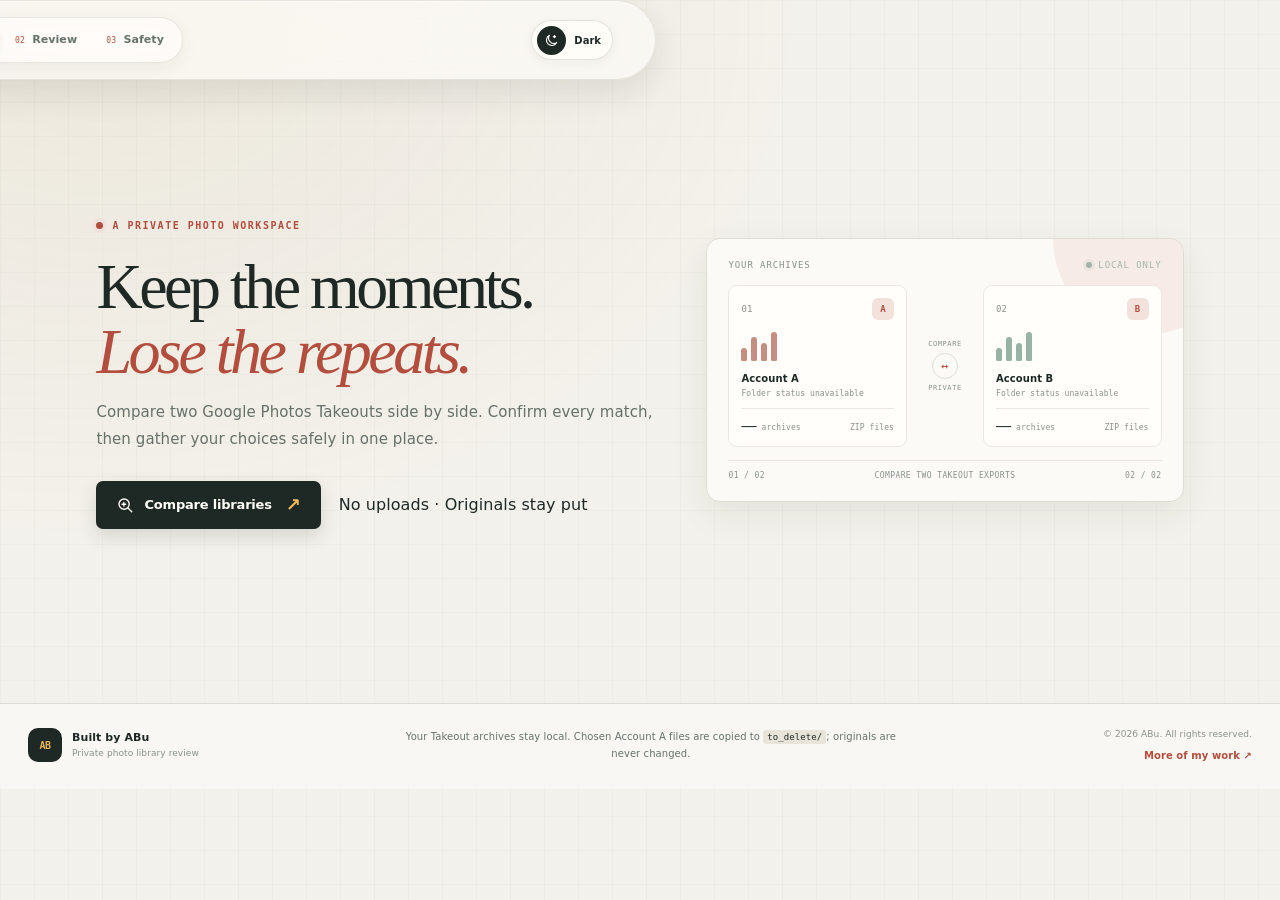
==== commit eded89c1: "ui: fit review workspace and float header" ====
--- a/templates/index.html
+++ b/templates/index.html
@@ -7,7 +7,7 @@
     <meta name="description" content="Compare Google Photos Takeout archives, review duplicate matches, and safely extract your choices.">
     <meta name="theme-color" content="#f7f4ec">
     <link rel="icon" href="data:image/svg+xml,<svg xmlns=%22http://www.w3.org/2000/svg%22 viewBox=%220 0 100 100%22><rect width=%22100%22 height=%22100%22 rx=%2222%22 fill=%22%230b6b5f%22/><path d=%22M26 70V30h12l12 18 12-18h12v40H61V49L50 65 39 49v21z%22 fill=%22%23f7f4ec%22/></svg>">
-    <link rel="stylesheet" href="/static/style.css?v=18">
+    <link rel="stylesheet" href="/static/style.css?v=19">
 </head>
 <body>
 <a class="skip-link" href="#app-main">Skip to content</a>
@@ -144,7 +144,8 @@
         <!-- ─── Results Summary ─────────────────────── -->
         <div class="results-summary hidden" id="resultsSummary">
 
-            <div class="results-heading"><span class="eyebrow">SCAN COMPLETE</span><h2>Your libraries, <em>mapped.</em></h2><p>We found these files and candidate matches. Review each pair before choosing what to extract.</p></div>
+            <div class="results-heading"><span class="eyebrow">SCAN COMPLETE</span><h2>Your libraries, <em>mapped.</em></h2><p>Candidate matches are ready while exact checks continue in the background.</p></div>
+            <p class="verification-status" id="verificationStatus">Exact checks continue in the background while you review.</p>
             <div class="results-grid">
                 <div class="result-card">
                     <div class="result-number" id="resultAccountA">0</div>
@@ -160,7 +161,7 @@
                 </div>
                 <div class="result-card result-exact">
                     <div class="result-number" id="resultExact">0</div>
-                    <div class="result-label">Exact copies</div>
+                    <div class="result-label">Exact copies checked</div>
                 </div>
             </div>
 
@@ -213,10 +214,15 @@
                 <canvas id="reviewProgressCanvas" width="1200" height="8" style="width: 100%; height: 100%; display: block;"></canvas>
             </div>
 
+            <div class="verification-meter" role="status" aria-live="polite">
+                <div><strong id="verificationCount">0</strong><span> / <span id="verificationTotal">0</span> pairs checked</span></div>
+                <div class="verification-meter-track"><span id="verificationMeterFill"></span></div>
+            </div>
+
         <div class="review-actions-top">
                 <button class="btn-secondary btn-bulk-exact" id="bulkResolveBtn" title="Mark exact copies for extraction from Account A">
                     <svg width="14" height="14" viewBox="0 0 24 24" fill="none" stroke="currentColor" stroke-width="1.8"><path d="M13 2L3 14h9l-1 8 10-12h-9l1-8z"/></svg>
-                    Mark exact copies
+                    Mark checked exact copies
                 </button>
                 <div style="width: 1px; height: 20px; background: var(--border-light); margin: 0 4px;"></div>
                 <button class="btn-finalize" id="finalizeBtn">
@@ -381,7 +387,7 @@
                         Keep Selected
                     </button>
                     <button class="btn-sm btn-bulk-page" id="gridDeleteExactOnPageBtn">
-                        Mark exact copies
+                        Mark checked exact copies
                     </button>
                 </div>
                 <div class="grid-toolbar-pagination">
--- a/static/style.css
+++ b/static/style.css
@@ -2075,6 +2075,10 @@
 .review-heading h2 { font-size:clamp(34px,4vw,48px);margin:11px 0; }
 .review-heading h2 em { color:var(--accent);font-weight:400; }
 .review-header { display:flex;align-items:center;gap:18px;padding:16px 0; }
+.verification-meter { flex:0 1 190px; min-width:150px; color:var(--text-muted); font-size:12px; white-space:nowrap; }
+.verification-meter strong { color:var(--text-primary); font-size:14px; font-variant-numeric:tabular-nums; }
+.verification-meter-track { height:4px; margin-top:6px; overflow:hidden; border-radius:4px; background:var(--border); }
+.verification-meter-track span { display:block; width:0; height:100%; border-radius:inherit; background:var(--green); transition:width .25s ease; }
 .review-nav { display:flex;align-items:center;gap:7px;flex-shrink:0; }
 .review-counter-wrap { min-width:94px;text-align:center;color:var(--text-secondary);font:11px var(--mono); }
 .review-progress-bar { flex:1;height:5px;border-radius:6px;overflow:hidden;background:var(--bg-elevated); }
@@ -2275,6 +2279,135 @@
   *,*::before,*::after { scroll-behavior:auto!important;animation-duration:.01ms!important;animation-iteration-count:1!important;transition-duration:.01ms!important; }
 }
 
+/* Compact review workspace and floating portfolio-style header */
+#app-header {
+    position: fixed;
+    top: 10px;
+    left: 50%;
+    width: min(1380px, calc(100% - 32px));
+    padding: 0;
+    transform: translateX(-50%);
+    border: 1px solid color-mix(in srgb, var(--border) 72%, transparent);
+    border-radius: 999px;
+    background: color-mix(in srgb, var(--bg-secondary) 78%, transparent);
+    box-shadow: 0 12px 34px rgba(18, 27, 22, .10), inset 0 1px 0 rgba(255,255,255,.55);
+    backdrop-filter: saturate(180%) blur(22px);
+    -webkit-backdrop-filter: saturate(180%) blur(22px);
+}
+.header-content {
+    width: 100%;
+    min-height: 62px;
+    padding: 0 14px;
+    box-sizing: border-box;
+}
+.site-nav {
+    background: color-mix(in srgb, var(--bg-card) 48%, transparent);
+    box-shadow: inset 0 1px 0 rgba(255,255,255,.44);
+}
+#app-main { padding-top: 96px; }
+
+.review-section { max-width: 1540px; padding: 14px 20px 24px; margin: 0 auto; }
+.review-heading {
+    display: flex;
+    align-items: baseline;
+    justify-content: space-between;
+    gap: 18px;
+    padding: 0 2px 8px;
+    margin-bottom: 4px;
+    border-bottom: 0;
+}
+.review-heading .eyebrow { display: none; }
+.review-heading h2 { flex: 0 0 auto; margin: 0; font-size: 22px; line-height: 1.1; }
+.review-heading h2 br { display: none; }
+.review-heading p { margin: 0; color: var(--text-muted); font-size: 11px; text-align: right; }
+.review-header { gap: 10px; padding: 6px 0 9px; margin-bottom: 8px; }
+.review-progress-bar { flex: 1 1 130px; width: auto; min-width: 90px; height: 5px; }
+.verification-meter { flex: 0 1 165px; min-width: 135px; }
+.review-actions-top { gap: 6px; }
+.review-actions-top .btn-secondary,
+.review-actions-top .btn-finalize { min-height: 36px; padding-inline: 10px; font-size: 10px; }
+.review-toolbar {
+    top: 78px;
+    flex-wrap: nowrap;
+    align-items: center;
+    gap: 6px;
+    margin: 0 -8px 8px;
+    padding: 7px 8px;
+    border: 1px solid var(--border);
+    border-radius: 9px;
+    box-shadow: 0 8px 22px rgba(18,27,22,.06);
+}
+.toolbar-group { flex: 0 1 auto; min-width: 0; gap: 0; }
+.toolbar-label { display: none; }
+.toolbar-select { min-height: 32px; width: auto; min-width: 90px; padding: 5px 25px 5px 9px; font-size: 11px; }
+.duplicate-search { flex: 1 1 150px; min-width: 130px; }
+.duplicate-search .toolbar-select { width: 100%; }
+.segmented { padding: 2px; }
+.segment { min-height: 27px; padding-inline: 8px; font-size: 10px; }
+.review-toolbar > .btn-secondary { min-height: 31px; padding: 0 8px; font-size: 10px; white-space: nowrap; }
+.filter-results-count { flex: 0 0 auto; margin-left: 2px; font-size: 10px; white-space: nowrap; }
+.match-info { min-height: 31px; gap: 8px; margin-bottom: 5px; padding: 4px 2px; border-bottom: 0; }
+.match-badge { padding: 4px 7px; font-size: 9px; }
+.match-reasons,.match-sha { font-size: 9px; }
+.recommendation-panel { min-height: 31px; gap: 7px; margin: 0 0 7px; padding: 5px 9px; font-size: 10px; }
+.recommendation-label { font-size: 8px; }
+.comparison { height: clamp(250px, 40vh, 390px); gap: 10px; }
+.compare-card { display: grid; grid-template-rows: auto minmax(0, 1fr) auto; min-height: 0; }
+.compare-label { min-height: 31px; padding: 6px 10px; font-size: 9px; }
+.compare-media { height: 100%; min-height: 0; max-height: none; }
+.compare-meta { min-height: 40px; padding: 6px 9px; font-size: 10px; gap: 2px; }
+.review-running-stats { gap: 6px; margin: 5px 0 4px !important; }
+.run-stat { padding: 3px 8px; font-size: 10px; }
+.review-actions { gap: 8px; margin: 0 auto; max-width: 580px; }
+.review-actions button { min-height: 40px; font-size: 11px; }
+
+@media (max-width: 1120px) and (min-width: 769px) {
+    .brand-copy strong { font-size: 13px; }
+    .brand-copy small { font-size: 7px; }
+    .header-content { gap: 8px; padding-inline: 10px; }
+    .header-stats { gap: 4px; }
+    .header-stat { padding: 5px 7px; font-size: 9px; }
+    .site-nav-link { padding-inline: 9px; font-size: 10px; }
+    .review-section { padding-inline: 12px; }
+    .review-heading h2 { font-size: 20px; }
+    .review-heading p { font-size: 10px; }
+    .review-toolbar { gap: 4px; }
+    .toolbar-select { min-width: 78px; padding-inline: 7px 20px; }
+    .duplicate-search { min-width: 100px; }
+    .segment { padding-inline: 6px; }
+    .review-actions-top .btn-secondary,.review-actions-top .btn-finalize { padding-inline: 7px; }
+}
+
+@media (max-width: 768px) {
+    #app-header { top: 8px; width: calc(100% - 16px); border-radius: 22px; }
+    .header-content { min-height: 56px; width: 100%; padding-inline: 10px; gap: 6px; }
+    .site-nav { position: static; transform: none; gap: 0; padding: 3px; }
+    .site-nav-link { min-height: 30px; padding-inline: 7px; font-size: 9px; }
+    .nav-index { display: none; }
+    .header-tools { gap: 0; }
+    .theme-toggle { min-height: 36px; padding-right: 8px; }
+    .theme-icon-well { width: 26px; height: 26px; }
+    #app-main { padding: 78px 10px 32px; }
+    .review-section { padding: 12px 10px 20px; margin-top: 8px; }
+    .review-heading { display: block; padding-bottom: 8px; }
+    .review-heading h2 { font-size: 20px; }
+    .review-heading p { margin-top: 4px; font-size: 10px; text-align: left; }
+    .review-header { gap: 8px; }
+    .review-progress-bar { order: 4; flex-basis: 100%; }
+    .verification-meter { flex: 1 1 130px; min-width: 120px; }
+    .review-actions-top { order: 5; width: 100%; }
+    .review-toolbar { position: static; flex-wrap: wrap; margin: 8px 0; padding: 8px; }
+    .toolbar-group,.duplicate-search { flex: 1 1 calc(50% - 6px); min-width: 120px; }
+    .toolbar-select { width: 100%; }
+    .filter-results-count { flex: 1 1 100%; }
+    .match-info { flex-wrap: wrap; }
+    .recommendation-panel { align-items: flex-start; }
+    .comparison { height: auto; }
+    .compare-card { grid-template-rows: auto minmax(180px, 42vh) auto; }
+    .compare-media { min-height: 180px; max-height: 42vh; }
+    .review-actions { max-width: none; }
+}
+
 /* Frosted utility header + maker footer */
 #app-header { position:sticky;top:0;z-index:50;border-bottom:1px solid color-mix(in srgb,var(--border) 70%,transparent);background:color-mix(in srgb,var(--bg-secondary) 76%,transparent);backdrop-filter:saturate(180%) blur(24px);-webkit-backdrop-filter:saturate(180%) blur(24px); }
 .header-content { position:relative;width:min(1280px,calc(100% - 56px));max-width:1280px;min-height:78px;margin:auto;display:flex;align-items:center;justify-content:space-between;gap:18px; }
